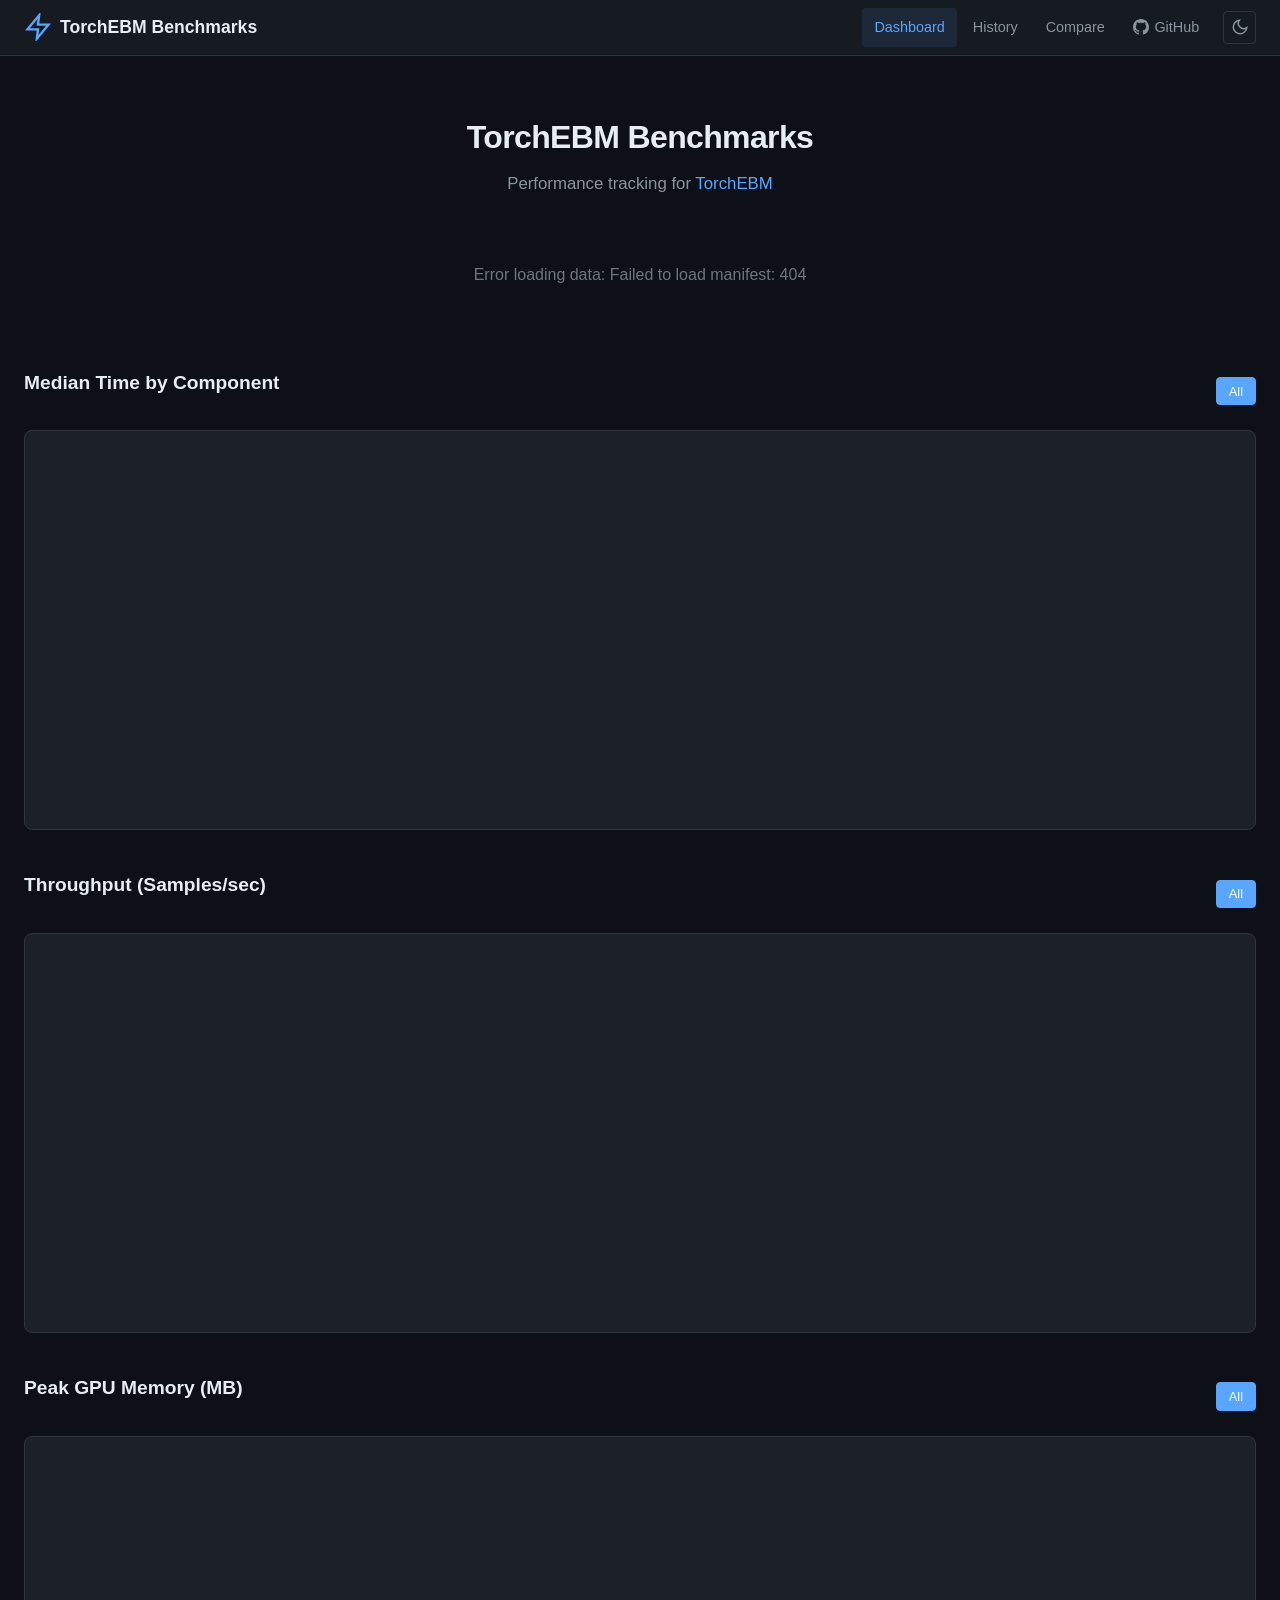
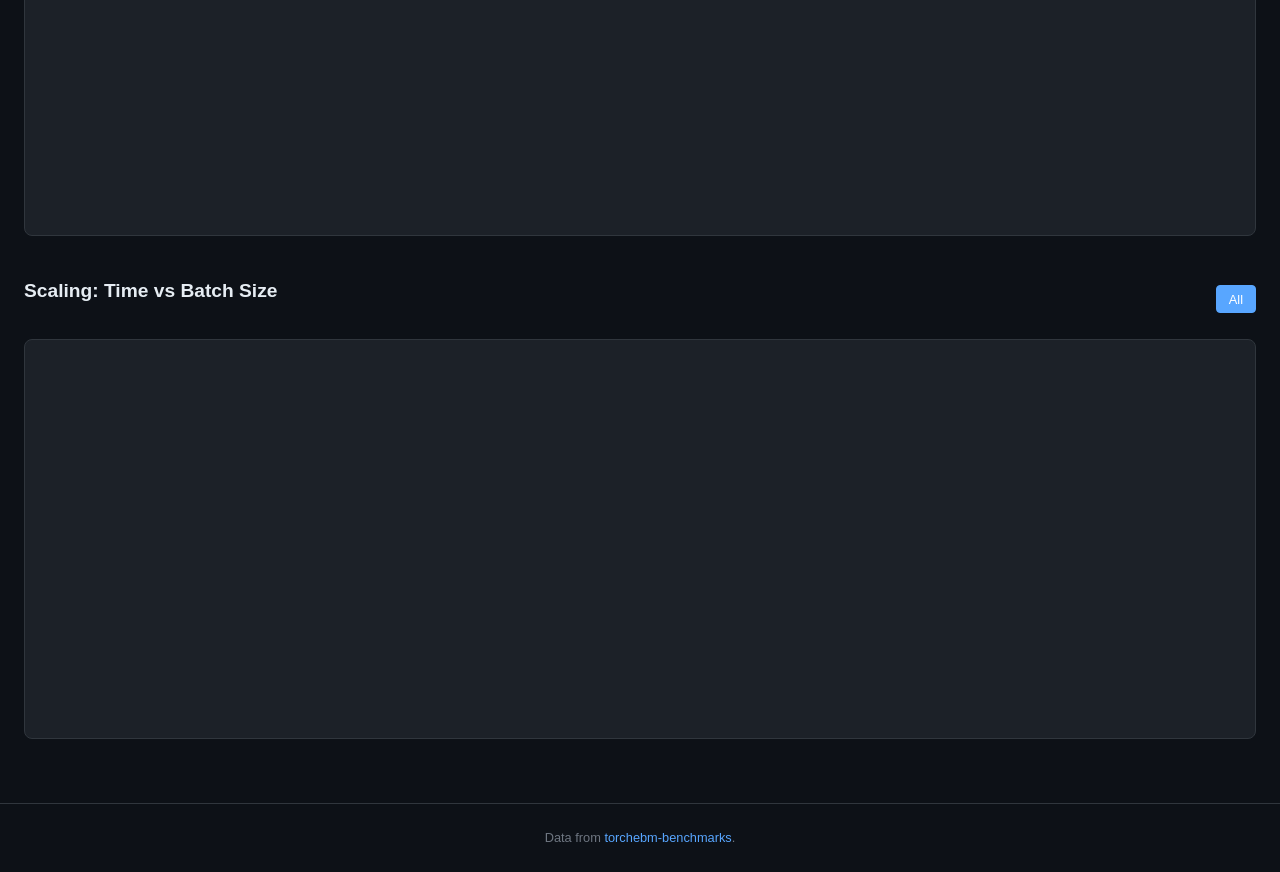
==== index.html @ edb1ad9f "feat: add initial HTML pages and CSS for TorchEBM Benchmarks - Created index.html for the dashboard " ====
<!DOCTYPE html>
<html lang="en" data-theme="dark">
<head>
    <meta charset="UTF-8">
    <meta name="viewport" content="width=device-width, initial-scale=1.0">
    <title>Dashboard — TorchEBM Benchmarks</title>
    <link rel="stylesheet" href="assets/style.css">
    <script src="https://cdn.plot.ly/plotly-2.35.2.min.js" charset="utf-8"></script>
</head>
<body>
    <nav class="navbar">
        <div class="nav-brand">
            <svg class="nav-logo" viewBox="0 0 24 24" width="28" height="28" fill="none" stroke="currentColor" stroke-width="2">
                <path d="M13 2L3 14h9l-1 8 10-12h-9l1-8z"/>
            </svg>
            <a href="index.html" class="nav-title">TorchEBM Benchmarks</a>
        </div>
        <div class="nav-links">
            <a href="index.html" class="nav-link active">Dashboard</a>
            <a href="history.html" class="nav-link">History</a>
            <a href="compare.html" class="nav-link">Compare</a>
            <a href="https://github.com/soran-ghaderi/torchebm" class="nav-link nav-external" target="_blank" rel="noopener">
                <svg viewBox="0 0 16 16" width="16" height="16" fill="currentColor"><path d="M8 0C3.58 0 0 3.58 0 8c0 3.54 2.29 6.53 5.47 7.59.4.07.55-.17.55-.38 0-.19-.01-.82-.01-1.49-2.01.37-2.53-.49-2.69-.94-.09-.23-.48-.94-.82-1.13-.28-.15-.68-.52-.01-.53.63-.01 1.08.58 1.23.82.72 1.21 1.87.87 2.33.66.07-.52.28-.87.51-1.07-1.78-.2-3.64-.89-3.64-3.95 0-.87.31-1.59.82-2.15-.08-.2-.36-1.02.08-2.12 0 0 .67-.21 2.2.82.64-.18 1.32-.27 2-.27.68 0 1.36.09 2 .27 1.53-1.04 2.2-.82 2.2-.82.44 1.1.16 1.92.08 2.12.51.56.82 1.27.82 2.15 0 3.07-1.87 3.75-3.65 3.95.29.25.54.73.54 1.48 0 1.07-.01 1.93-.01 2.2 0 .21.15.46.55.38A8.013 8.013 0 0016 8c0-4.42-3.58-8-8-8z"/></svg>
                GitHub
            </a>
            <button class="theme-toggle" id="themeToggle" aria-label="Toggle theme">
                <svg class="icon-sun" viewBox="0 0 24 24" width="18" height="18" fill="none" stroke="currentColor" stroke-width="2"><circle cx="12" cy="12" r="5"/><path d="M12 1v2M12 21v2M4.22 4.22l1.42 1.42M18.36 18.36l1.42 1.42M1 12h2M21 12h2M4.22 19.78l1.42-1.42M18.36 5.64l1.42-1.42"/></svg>
                <svg class="icon-moon" viewBox="0 0 24 24" width="18" height="18" fill="none" stroke="currentColor" stroke-width="2"><path d="M21 12.79A9 9 0 1111.21 3 7 7 0 0021 12.79z"/></svg>
            </button>
        </div>
    </nav>

    <main class="container">
        <section class="hero">
            <h1>TorchEBM Benchmarks</h1>
            <p class="hero-sub" id="heroSub">Performance tracking for <a href="https://github.com/soran-ghaderi/torchebm">TorchEBM</a></p>
        </section>

        <div id="loading" class="loading">Loading benchmark data...</div>

        <section class="env-card" id="envCard" style="display:none">
            <div class="env-grid" id="envGrid"></div>
        </section>

        <section class="summary-cards" id="summaryCards"></section>

        <section class="chart-section">
            <div class="section-header">
                <h2>Median Time by Component</h2>
                <div class="module-tabs" id="moduleTabsTime">
                    <button class="tab active" data-module="all">All</button>
                </div>
            </div>
            <div class="chart-container" id="chartMedianTime"></div>
        </section>

        <section class="chart-section">
            <div class="section-header">
                <h2>Throughput (Samples/sec)</h2>
                <div class="module-tabs" id="moduleTabsThroughput">
                    <button class="tab active" data-module="all">All</button>
                </div>
            </div>
            <div class="chart-container" id="chartThroughput"></div>
        </section>

        <section class="chart-section">
            <div class="section-header">
                <h2>Peak GPU Memory (MB)</h2>
                <div class="module-tabs" id="moduleTabsMemory">
                    <button class="tab active" data-module="all">All</button>
                </div>
            </div>
            <div class="chart-container" id="chartMemory"></div>
        </section>

        <section class="chart-section">
            <div class="section-header">
                <h2>Scaling: Time vs Batch Size</h2>
                <div class="module-tabs" id="moduleTabsScaling">
                    <button class="tab active" data-module="all">All</button>
                </div>
            </div>
            <div class="chart-container" id="chartScaling"></div>
        </section>
    </main>

    <footer class="footer">
        <p id="footerText">Data from <a href="https://github.com/soran-ghaderi/torchebm-benchmarks">torchebm-benchmarks</a>.</p>
    </footer>

    <script src="assets/app.js"></script>
</body>
</html>
---- assets/style.css ----
/* =========================================================
   TorchEBM Benchmarks — Stylesheet
   ========================================================= */

/* --- CSS Variables / Theming --- */
:root {
    --font-sans: -apple-system, BlinkMacSystemFont, 'Segoe UI', Roboto, Oxygen, Ubuntu, sans-serif;
    --font-mono: 'JetBrains Mono', 'Fira Code', 'Consolas', monospace;
    --radius: 8px;
    --radius-sm: 4px;
    --shadow: 0 2px 8px rgba(0,0,0,0.15);
    --shadow-lg: 0 4px 24px rgba(0,0,0,0.25);
    --transition: 0.2s ease;
    --max-width: 1280px;
}

[data-theme="dark"] {
    --bg-primary: #0d1117;
    --bg-secondary: #161b22;
    --bg-card: #1c2128;
    --bg-hover: #252c35;
    --border: #30363d;
    --text-primary: #e6edf3;
    --text-secondary: #8b949e;
    --text-muted: #6e7681;
    --accent: #58a6ff;
    --accent-hover: #79c0ff;
    --green: #3fb950;
    --green-bg: rgba(63, 185, 80, 0.12);
    --yellow: #d29922;
    --yellow-bg: rgba(210, 153, 34, 0.12);
    --red: #f85149;
    --red-bg: rgba(248, 81, 73, 0.12);
    --purple: #bc8cff;
    --orange: #f0883e;
    --chart-bg: #161b22;
    --chart-grid: #21262d;
    --chart-text: #8b949e;
}

[data-theme="light"] {
    --bg-primary: #ffffff;
    --bg-secondary: #f6f8fa;
    --bg-card: #ffffff;
    --bg-hover: #f3f4f6;
    --border: #d0d7de;
    --text-primary: #1f2328;
    --text-secondary: #656d76;
    --text-muted: #8c959f;
    --accent: #0969da;
    --accent-hover: #0550ae;
    --green: #1a7f37;
    --green-bg: rgba(26, 127, 55, 0.08);
    --yellow: #9a6700;
    --yellow-bg: rgba(154, 103, 0, 0.08);
    --red: #cf222e;
    --red-bg: rgba(207, 34, 46, 0.08);
    --purple: #8250df;
    --orange: #bc4c00;
    --chart-bg: #ffffff;
    --chart-grid: #e1e4e8;
    --chart-text: #656d76;
}

/* --- Reset & Base --- */
*, *::before, *::after { box-sizing: border-box; margin: 0; padding: 0; }

html { font-size: 16px; scroll-behavior: smooth; }

body {
    font-family: var(--font-sans);
    background: var(--bg-primary);
    color: var(--text-primary);
    line-height: 1.6;
    min-height: 100vh;
    display: flex;
    flex-direction: column;
}

a { color: var(--accent); text-decoration: none; transition: color var(--transition); }
a:hover { color: var(--accent-hover); }

/* --- Navbar --- */
.navbar {
    position: sticky;
    top: 0;
    z-index: 100;
    display: flex;
    align-items: center;
    justify-content: space-between;
    padding: 0 1.5rem;
    height: 56px;
    background: var(--bg-secondary);
    border-bottom: 1px solid var(--border);
    backdrop-filter: blur(12px);
}

.nav-brand {
    display: flex;
    align-items: center;
    gap: 0.5rem;
}

.nav-logo { color: var(--accent); }

.nav-title {
    font-weight: 700;
    font-size: 1.1rem;
    color: var(--text-primary);
}

.nav-links {
    display: flex;
    align-items: center;
    gap: 0.25rem;
}

.nav-link {
    padding: 0.5rem 0.75rem;
    border-radius: var(--radius-sm);
    color: var(--text-secondary);
    font-size: 0.9rem;
    font-weight: 500;
    transition: all var(--transition);
    display: flex;
    align-items: center;
    gap: 0.35rem;
}

.nav-link:hover { color: var(--text-primary); background: var(--bg-hover); }
.nav-link.active { color: var(--accent); background: rgba(88, 166, 255, 0.1); }

.theme-toggle {
    background: none;
    border: 1px solid var(--border);
    border-radius: var(--radius-sm);
    padding: 0.4rem;
    cursor: pointer;
    color: var(--text-secondary);
    display: flex;
    align-items: center;
    justify-content: center;
    transition: all var(--transition);
    margin-left: 0.5rem;
}

.theme-toggle:hover { color: var(--text-primary); border-color: var(--text-muted); }

[data-theme="dark"] .icon-sun { display: none; }
[data-theme="light"] .icon-moon { display: none; }

/* --- Container --- */
.container {
    max-width: var(--max-width);
    margin: 0 auto;
    padding: 1.5rem;
    flex: 1;
    width: 100%;
}

/* --- Hero --- */
.hero {
    padding: 2rem 0 1rem;
    text-align: center;
}

.hero h1 {
    font-size: 2rem;
    font-weight: 800;
    letter-spacing: -0.02em;
    margin-bottom: 0.5rem;
}

.hero-sub {
    color: var(--text-secondary);
    font-size: 1.05rem;
}

/* --- Environment Card --- */
.env-card {
    background: var(--bg-card);
    border: 1px solid var(--border);
    border-radius: var(--radius);
    padding: 1rem 1.5rem;
    margin-bottom: 1.5rem;
}

.env-grid {
    display: flex;
    flex-wrap: wrap;
    gap: 1.5rem;
    justify-content: center;
}

.env-item { text-align: center; }

.env-label {
    display: block;
    font-size: 0.75rem;
    font-weight: 600;
    text-transform: uppercase;
    letter-spacing: 0.05em;
    color: var(--text-muted);
    margin-bottom: 0.15rem;
}

.env-value {
    font-family: var(--font-mono);
    font-size: 0.85rem;
    color: var(--text-primary);
}

/* --- Summary Cards --- */
.summary-cards {
    display: grid;
    grid-template-columns: repeat(auto-fit, minmax(220px, 1fr));
    gap: 1rem;
    margin-bottom: 2rem;
}

.summary-card {
    background: var(--bg-card);
    border: 1px solid var(--border);
    border-radius: var(--radius);
    padding: 1.25rem;
    transition: border-color var(--transition);
}

.summary-card:hover { border-color: var(--accent); }

.summary-card-title {
    font-size: 0.8rem;
    font-weight: 600;
    text-transform: uppercase;
    letter-spacing: 0.04em;
    color: var(--text-muted);
    margin-bottom: 0.5rem;
}

.summary-card-value {
    font-size: 1.6rem;
    font-weight: 700;
    font-family: var(--font-mono);
    color: var(--text-primary);
}

.summary-card-detail {
    font-size: 0.8rem;
    color: var(--text-secondary);
    margin-top: 0.25rem;
}

.badge {
    display: inline-block;
    padding: 0.15rem 0.5rem;
    border-radius: 999px;
    font-size: 0.75rem;
    font-weight: 600;
    font-family: var(--font-mono);
}

.badge-green { background: var(--green-bg); color: var(--green); }
.badge-yellow { background: var(--yellow-bg); color: var(--yellow); }
.badge-red { background: var(--red-bg); color: var(--red); }
.badge-neutral { background: var(--bg-hover); color: var(--text-secondary); }

/* --- Chart Sections --- */
.chart-section {
    margin-bottom: 2.5rem;
}

.chart-section h2 {
    font-size: 1.2rem;
    font-weight: 700;
    margin-bottom: 1rem;
}

.section-header {
    display: flex;
    align-items: center;
    justify-content: space-between;
    flex-wrap: wrap;
    gap: 0.75rem;
    margin-bottom: 1rem;
}

.chart-container {
    background: var(--bg-card);
    border: 1px solid var(--border);
    border-radius: var(--radius);
    padding: 1rem;
    min-height: 400px;
}

/* --- Module Tabs --- */
.module-tabs {
    display: flex;
    gap: 0.25rem;
    flex-wrap: wrap;
}

.tab {
    padding: 0.35rem 0.75rem;
    border: 1px solid var(--border);
    border-radius: var(--radius-sm);
    background: transparent;
    color: var(--text-secondary);
    font-size: 0.8rem;
    font-weight: 500;
    cursor: pointer;
    transition: all var(--transition);
    text-transform: capitalize;
}

.tab:hover { color: var(--text-primary); border-color: var(--text-muted); }
.tab.active { background: var(--accent); color: #fff; border-color: var(--accent); }

/* --- Tables --- */
.table-wrapper {
    overflow-x: auto;
    border: 1px solid var(--border);
    border-radius: var(--radius);
}

table {
    width: 100%;
    border-collapse: collapse;
    font-size: 0.85rem;
}

th {
    background: var(--bg-secondary);
    font-weight: 600;
    text-align: left;
    padding: 0.6rem 0.75rem;
    border-bottom: 1px solid var(--border);
    color: var(--text-secondary);
    cursor: pointer;
    user-select: none;
    white-space: nowrap;
}

th:hover { color: var(--text-primary); }

td {
    padding: 0.5rem 0.75rem;
    border-bottom: 1px solid var(--border);
    font-family: var(--font-mono);
    font-size: 0.8rem;
}

tr:last-child td { border-bottom: none; }

tr:hover { background: var(--bg-hover); }

tr.row-improved { background: var(--green-bg); }
tr.row-regression { background: var(--red-bg); }

.sort-arrow { font-size: 0.65rem; margin-left: 0.25rem; opacity: 0.5; }
.sort-arrow.active { opacity: 1; }

/* --- Compare Page --- */
.compare-controls {
    display: flex;
    align-items: flex-end;
    gap: 1rem;
    flex-wrap: wrap;
    margin-bottom: 2rem;
    padding: 1.5rem;
    background: var(--bg-card);
    border: 1px solid var(--border);
    border-radius: var(--radius);
}

.select-group { flex: 1; min-width: 200px; }

.select-group label {
    display: block;
    font-size: 0.8rem;
    font-weight: 600;
    color: var(--text-muted);
    margin-bottom: 0.35rem;
    text-transform: uppercase;
    letter-spacing: 0.04em;
}

.select {
    width: 100%;
    padding: 0.5rem 0.75rem;
    border: 1px solid var(--border);
    border-radius: var(--radius-sm);
    background: var(--bg-secondary);
    color: var(--text-primary);
    font-size: 0.85rem;
    font-family: var(--font-mono);
    cursor: pointer;
}

.select:focus { outline: none; border-color: var(--accent); }

.compare-arrow {
    font-size: 1.5rem;
    color: var(--text-muted);
    padding-bottom: 0.25rem;
}

.btn-compare {
    padding: 0.5rem 1.5rem;
    background: var(--accent);
    color: #fff;
    border: none;
    border-radius: var(--radius-sm);
    font-weight: 600;
    font-size: 0.9rem;
    cursor: pointer;
    transition: background var(--transition);
}

.btn-compare:hover { background: var(--accent-hover); }

.compare-summary {
    margin-bottom: 2rem;
}

.summary-grid {
    display: grid;
    grid-template-columns: repeat(auto-fit, minmax(180px, 1fr));
    gap: 1rem;
}

/* --- Footer --- */
.footer {
    text-align: center;
    padding: 1.5rem;
    border-top: 1px solid var(--border);
    color: var(--text-muted);
    font-size: 0.8rem;
    margin-top: auto;
}

/* --- Responsive --- */
@media (max-width: 768px) {
    .navbar { padding: 0 1rem; }
    .nav-title { font-size: 0.95rem; }
    .nav-link { padding: 0.4rem 0.5rem; font-size: 0.8rem; }
    .hero h1 { font-size: 1.5rem; }
    .container { padding: 1rem; }
    .env-grid { gap: 1rem; }
    .compare-controls { flex-direction: column; }
    .compare-arrow { transform: rotate(90deg); text-align: center; }
    .section-header { flex-direction: column; align-items: flex-start; }
    .chart-container { min-height: 300px; padding: 0.5rem; }
}

@media (max-width: 480px) {
    .nav-links .nav-external span { display: none; }
    .summary-cards { grid-template-columns: 1fr 1fr; }
}

/* --- Loading --- */
.loading {
    text-align: center;
    padding: 3rem 1rem;
    color: var(--text-muted);
    font-size: 1rem;
}

/* --- Animations --- */
@keyframes fadeIn {
    from { opacity: 0; transform: translateY(8px); }
    to { opacity: 1; transform: translateY(0); }
}

.summary-card, .chart-section, .env-card {
    animation: fadeIn 0.3s ease forwards;
}

/* --- Scrollbar (dark theme) --- */
[data-theme="dark"] ::-webkit-scrollbar { width: 8px; height: 8px; }
[data-theme="dark"] ::-webkit-scrollbar-track { background: var(--bg-primary); }
[data-theme="dark"] ::-webkit-scrollbar-thumb { background: var(--border); border-radius: 4px; }
[data-theme="dark"] ::-webkit-scrollbar-thumb:hover { background: var(--text-muted); }
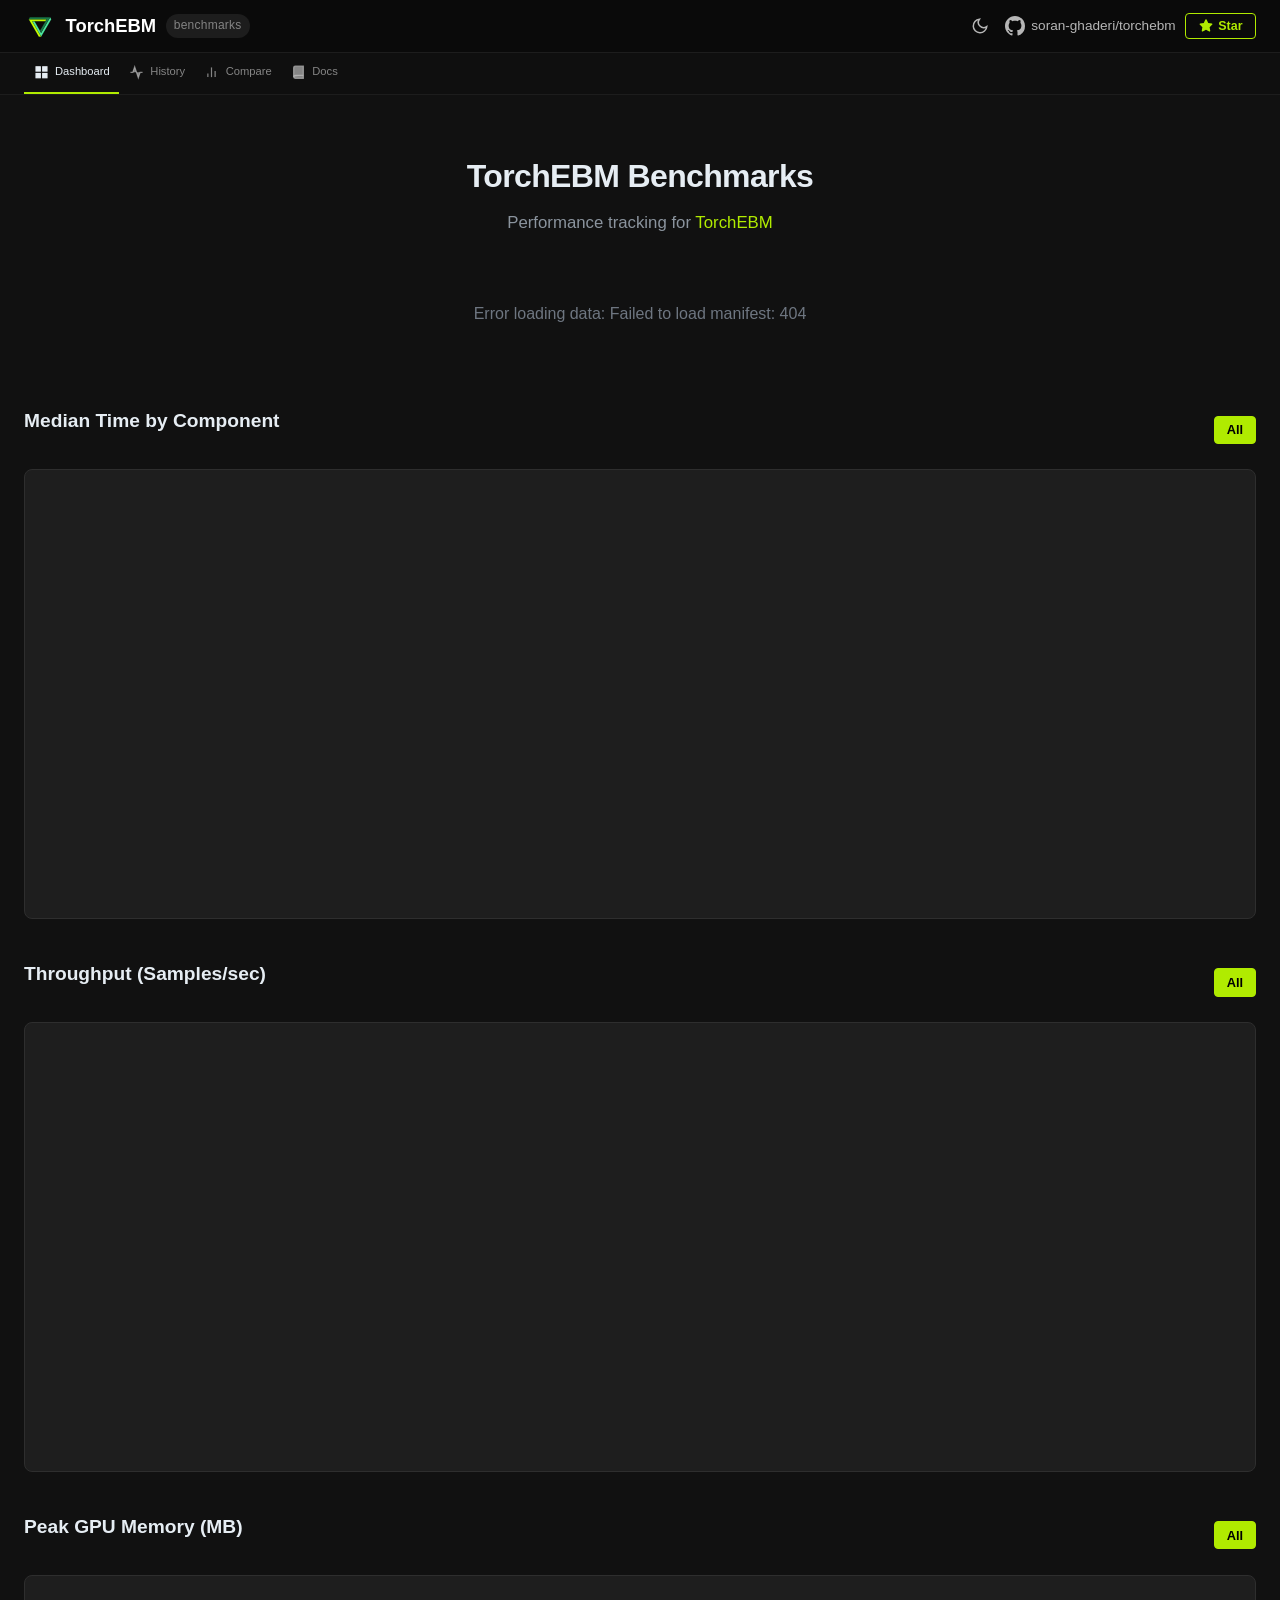
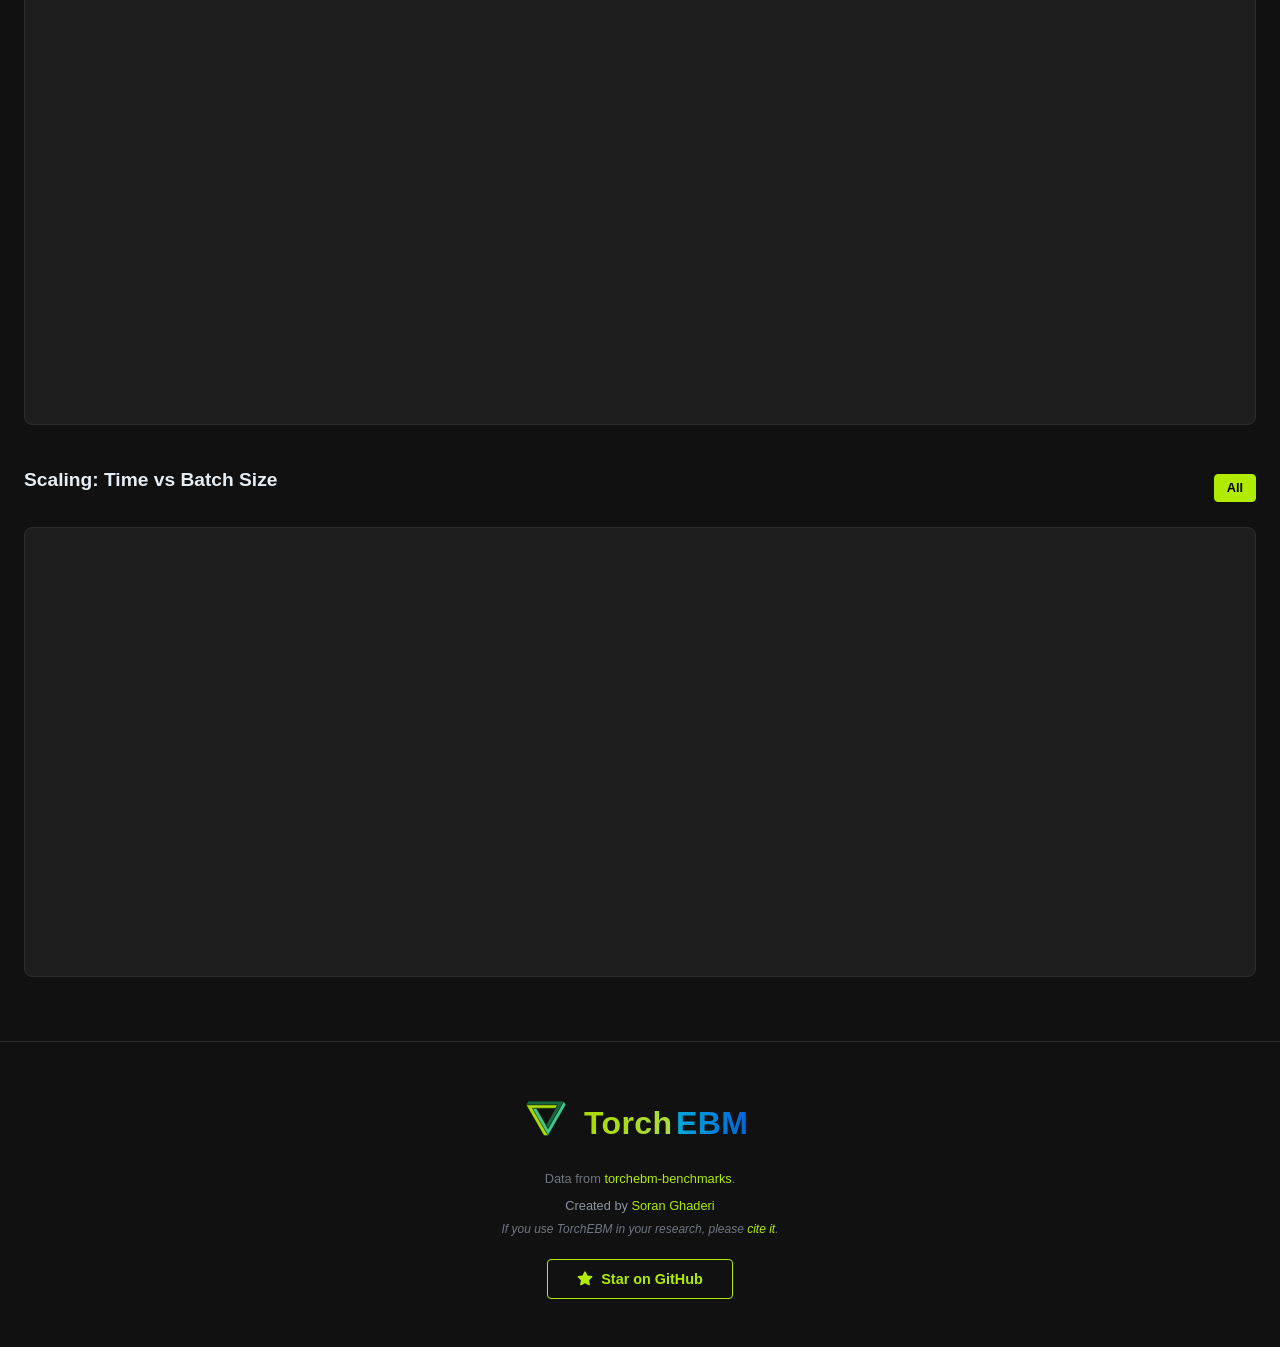
==== commit 6d53f42e: "feat: header and footer structure across HTML files for improved navigation and branding - Replaced " ====
--- a/index.html
+++ b/index.html
@@ -8,27 +8,53 @@
     <script src="https://cdn.plot.ly/plotly-2.35.2.min.js" charset="utf-8"></script>
 </head>
 <body>
-    <nav class="navbar">
-        <div class="nav-brand">
-            <svg class="nav-logo" viewBox="0 0 24 24" width="28" height="28" fill="none" stroke="currentColor" stroke-width="2">
-                <path d="M13 2L3 14h9l-1 8 10-12h-9l1-8z"/>
-            </svg>
-            <a href="index.html" class="nav-title">TorchEBM Benchmarks</a>
+    <header class="site-header">
+        <div class="header-top">
+            <div class="header-top-inner">
+                <div class="nav-brand">
+                    <a href="https://soran-ghaderi.github.io/torchebm/" target="_blank" rel="noopener" class="nav-logo-link">
+                        <img src="assets/penrose_nabla.svg" alt="TorchEBM" class="nav-logo-img">
+                    </a>
+                    <a href="index.html" class="nav-title">TorchEBM</a>
+                    <span class="nav-version">benchmarks</span>
+                </div>
+                <div class="header-actions">
+                    <button class="theme-toggle" id="themeToggle" aria-label="Toggle theme">
+                        <svg class="icon-sun" viewBox="0 0 24 24" width="18" height="18" fill="none" stroke="currentColor" stroke-width="2"><circle cx="12" cy="12" r="5"/><path d="M12 1v2M12 21v2M4.22 4.22l1.42 1.42M18.36 18.36l1.42 1.42M1 12h2M21 12h2M4.22 19.78l1.42-1.42M18.36 5.64l1.42-1.42"/></svg>
+                        <svg class="icon-moon" viewBox="0 0 24 24" width="18" height="18" fill="none" stroke="currentColor" stroke-width="2"><path d="M21 12.79A9 9 0 1111.21 3 7 7 0 0021 12.79z"/></svg>
+                    </button>
+                    <a href="https://github.com/soran-ghaderi/torchebm" class="header-github" target="_blank" rel="noopener">
+                        <svg viewBox="0 0 16 16" width="20" height="20" fill="currentColor"><path d="M8 0C3.58 0 0 3.58 0 8c0 3.54 2.29 6.53 5.47 7.59.4.07.55-.17.55-.38 0-.19-.01-.82-.01-1.49-2.01.37-2.53-.49-2.69-.94-.09-.23-.48-.94-.82-1.13-.28-.15-.68-.52-.01-.53.63-.01 1.08.58 1.23.82.72 1.21 1.87.87 2.33.66.07-.52.28-.87.51-1.07-1.78-.2-3.64-.89-3.64-3.95 0-.87.31-1.59.82-2.15-.08-.2-.36-1.02.08-2.12 0 0 .67-.21 2.2.82.64-.18 1.32-.27 2-.27.68 0 1.36.09 2 .27 1.53-1.04 2.2-.82 2.2-.82.44 1.1.16 1.92.08 2.12.51.56.82 1.27.82 2.15 0 3.07-1.87 3.75-3.65 3.95.29.25.54.73.54 1.48 0 1.07-.01 1.93-.01 2.2 0 .21.15.46.55.38A8.013 8.013 0 0016 8c0-4.42-3.58-8-8-8z"/></svg>
+                        <span class="header-github-text">soran-ghaderi/torchebm</span>
+                    </a>
+                    <a href="https://github.com/soran-ghaderi/torchebm" class="nav-star" target="_blank" rel="noopener">
+                        <svg viewBox="0 0 16 16" width="14" height="14" fill="currentColor"><path d="M8 .25a.75.75 0 01.673.418l1.882 3.815 4.21.612a.75.75 0 01.416 1.279l-3.046 2.97.719 4.192a.75.75 0 01-1.088.791L8 12.347l-3.766 1.98a.75.75 0 01-1.088-.79l.72-4.194L.818 6.374a.75.75 0 01.416-1.28l4.21-.611L7.327.668A.75.75 0 018 .25z"/></svg>
+                        Star
+                    </a>
+                </div>
+            </div>
         </div>
-        <div class="nav-links">
-            <a href="index.html" class="nav-link active">Dashboard</a>
-            <a href="history.html" class="nav-link">History</a>
-            <a href="compare.html" class="nav-link">Compare</a>
-            <a href="https://github.com/soran-ghaderi/torchebm" class="nav-link nav-external" target="_blank" rel="noopener">
-                <svg viewBox="0 0 16 16" width="16" height="16" fill="currentColor"><path d="M8 0C3.58 0 0 3.58 0 8c0 3.54 2.29 6.53 5.47 7.59.4.07.55-.17.55-.38 0-.19-.01-.82-.01-1.49-2.01.37-2.53-.49-2.69-.94-.09-.23-.48-.94-.82-1.13-.28-.15-.68-.52-.01-.53.63-.01 1.08.58 1.23.82.72 1.21 1.87.87 2.33.66.07-.52.28-.87.51-1.07-1.78-.2-3.64-.89-3.64-3.95 0-.87.31-1.59.82-2.15-.08-.2-.36-1.02.08-2.12 0 0 .67-.21 2.2.82.64-.18 1.32-.27 2-.27.68 0 1.36.09 2 .27 1.53-1.04 2.2-.82 2.2-.82.44 1.1.16 1.92.08 2.12.51.56.82 1.27.82 2.15 0 3.07-1.87 3.75-3.65 3.95.29.25.54.73.54 1.48 0 1.07-.01 1.93-.01 2.2 0 .21.15.46.55.38A8.013 8.013 0 0016 8c0-4.42-3.58-8-8-8z"/></svg>
-                GitHub
-            </a>
-            <button class="theme-toggle" id="themeToggle" aria-label="Toggle theme">
-                <svg class="icon-sun" viewBox="0 0 24 24" width="18" height="18" fill="none" stroke="currentColor" stroke-width="2"><circle cx="12" cy="12" r="5"/><path d="M12 1v2M12 21v2M4.22 4.22l1.42 1.42M18.36 18.36l1.42 1.42M1 12h2M21 12h2M4.22 19.78l1.42-1.42M18.36 5.64l1.42-1.42"/></svg>
-                <svg class="icon-moon" viewBox="0 0 24 24" width="18" height="18" fill="none" stroke="currentColor" stroke-width="2"><path d="M21 12.79A9 9 0 1111.21 3 7 7 0 0021 12.79z"/></svg>
-            </button>
-        </div>
-    </nav>
+        <nav class="header-tabs">
+            <div class="header-tabs-inner">
+                <a href="index.html" class="tab-link active">
+                    <svg viewBox="0 0 24 24" width="15" height="15" fill="none" stroke="currentColor" stroke-width="2"><rect x="3" y="3" width="7" height="7"/><rect x="14" y="3" width="7" height="7"/><rect x="14" y="14" width="7" height="7"/><rect x="3" y="14" width="7" height="7"/></svg>
+                    Dashboard
+                </a>
+                <a href="history.html" class="tab-link">
+                    <svg viewBox="0 0 24 24" width="15" height="15" fill="none" stroke="currentColor" stroke-width="2"><polyline points="22 12 18 12 15 21 9 3 6 12 2 12"/></svg>
+                    History
+                </a>
+                <a href="compare.html" class="tab-link">
+                    <svg viewBox="0 0 24 24" width="15" height="15" fill="none" stroke="currentColor" stroke-width="2"><line x1="18" y1="20" x2="18" y2="10"/><line x1="12" y1="20" x2="12" y2="4"/><line x1="6" y1="20" x2="6" y2="14"/></svg>
+                    Compare
+                </a>
+                <a href="https://soran-ghaderi.github.io/torchebm/" class="tab-link" target="_blank" rel="noopener">
+                    <svg viewBox="0 0 24 24" width="15" height="15" fill="none" stroke="currentColor" stroke-width="2"><path d="M4 19.5A2.5 2.5 0 016.5 17H20"/><path d="M6.5 2H20v20H6.5A2.5 2.5 0 014 19.5v-15A2.5 2.5 0 016.5 2z"/></svg>
+                    Docs
+                </a>
+            </div>
+        </nav>
+    </header>
 
     <main class="container">
         <section class="hero">
@@ -86,7 +112,20 @@
     </main>
 
     <footer class="footer">
+        <div class="footer-brand">
+            <a href="https://soran-ghaderi.github.io/torchebm/" target="_blank" rel="noopener">
+                <img src="assets/logo_with_text.svg" alt="TorchEBM" class="footer-logo">
+            </a>
+        </div>
         <p id="footerText">Data from <a href="https://github.com/soran-ghaderi/torchebm-benchmarks">torchebm-benchmarks</a>.</p>
+        <p class="footer-credit">Created by <a href="https://github.com/soran-ghaderi" target="_blank" rel="noopener">Soran Ghaderi</a></p>
+        <p class="footer-cite">If you use TorchEBM in your research, please <a href="https://github.com/soran-ghaderi/torchebm#citation" target="_blank" rel="noopener">cite it</a>.</p>
+        <div class="footer-star">
+            <a href="https://github.com/soran-ghaderi/torchebm" class="btn-star" target="_blank" rel="noopener">
+                <svg viewBox="0 0 16 16" width="16" height="16" fill="currentColor"><path d="M8 .25a.75.75 0 01.673.418l1.882 3.815 4.21.612a.75.75 0 01.416 1.279l-3.046 2.97.719 4.192a.75.75 0 01-1.088.791L8 12.347l-3.766 1.98a.75.75 0 01-1.088-.79l.72-4.194L.818 6.374a.75.75 0 01.416-1.28l4.21-.611L7.327.668A.75.75 0 018 .25z"/></svg>
+                Star on GitHub
+            </a>
+        </div>
     </footer>
 
     <script src="assets/app.js"></script>
--- a/assets/style.css
+++ b/assets/style.css
@@ -4,8 +4,8 @@
 
 /* --- CSS Variables / Theming --- */
 :root {
-    --font-sans: -apple-system, BlinkMacSystemFont, 'Segoe UI', Roboto, Oxygen, Ubuntu, sans-serif;
-    --font-mono: 'JetBrains Mono', 'Fira Code', 'Consolas', monospace;
+    --font-sans: -apple-system, BlinkMacSystemFont, Helvetica, Arial, sans-serif;
+    --font-mono: SFMono-Regular, Consolas, Menlo, monospace;
     --radius: 8px;
     --radius-sm: 4px;
     --shadow: 0 2px 8px rgba(0,0,0,0.15);
@@ -15,16 +15,17 @@
 }
 
 [data-theme="dark"] {
-    --bg-primary: #0d1117;
-    --bg-secondary: #161b22;
-    --bg-card: #1c2128;
-    --bg-hover: #252c35;
-    --border: #30363d;
+    --bg-primary: #111111;
+    --bg-secondary: #161616;
+    --bg-card: #1e1e1e;
+    --bg-hover: #2a2a2a;
+    --border: #2e2e2e;
     --text-primary: #e6edf3;
     --text-secondary: #8b949e;
     --text-muted: #6e7681;
-    --accent: #58a6ff;
-    --accent-hover: #79c0ff;
+    --accent: #b0eb00;
+    --accent-hover: #c8f530;
+    --accent-subtle: rgba(176, 235, 0, 0.12);
     --green: #3fb950;
     --green-bg: rgba(63, 185, 80, 0.12);
     --yellow: #d29922;
@@ -33,8 +34,8 @@
     --red-bg: rgba(248, 81, 73, 0.12);
     --purple: #bc8cff;
     --orange: #f0883e;
-    --chart-bg: #161b22;
-    --chart-grid: #21262d;
+    --chart-bg: #161616;
+    --chart-grid: #222222;
     --chart-text: #8b949e;
 }
 
@@ -47,8 +48,9 @@
     --text-primary: #1f2328;
     --text-secondary: #656d76;
     --text-muted: #8c959f;
-    --accent: #0969da;
-    --accent-hover: #0550ae;
+    --accent: #7cb305;
+    --accent-hover: #5a8a00;
+    --accent-subtle: rgba(124, 179, 5, 0.10);
     --green: #1a7f37;
     --green-bg: rgba(26, 127, 55, 0.08);
     --yellow: #9a6700;
@@ -80,74 +82,174 @@
 a { color: var(--accent); text-decoration: none; transition: color var(--transition); }
 a:hover { color: var(--accent-hover); }
 
-/* --- Navbar --- */
-.navbar {
+/* --- Site Header (two-row, matches TorchEBM official) --- */
+.site-header {
     position: sticky;
     top: 0;
     z-index: 100;
+    backdrop-filter: blur(12px);
+}
+
+/* Top row: brand + actions */
+.header-top {
+    background: #0a0a0a;
+    border-bottom: 1px solid rgba(255,255,255,0.08);
+}
+
+.header-top-inner {
+    max-width: var(--max-width);
+    margin: 0 auto;
     display: flex;
     align-items: center;
     justify-content: space-between;
     padding: 0 1.5rem;
-    height: 56px;
-    background: var(--bg-secondary);
-    border-bottom: 1px solid var(--border);
-    backdrop-filter: blur(12px);
+    height: 52px;
 }
 
 .nav-brand {
     display: flex;
     align-items: center;
-    gap: 0.5rem;
-}
-
-.nav-logo { color: var(--accent); }
+    gap: 0.6rem;
+}
+
+.nav-logo-link {
+    display: flex;
+    align-items: center;
+}
+
+.nav-logo-img {
+    display: block;
+    width: 32px;
+    height: 32px;
+}
 
 .nav-title {
     font-weight: 700;
-    font-size: 1.1rem;
-    color: var(--text-primary);
-}
-
-.nav-links {
-    display: flex;
-    align-items: center;
-    gap: 0.25rem;
-}
-
-.nav-link {
-    padding: 0.5rem 0.75rem;
-    border-radius: var(--radius-sm);
-    color: var(--text-secondary);
-    font-size: 0.9rem;
+    font-size: 1.15rem;
+    color: #fff;
+}
+
+.nav-version {
+    font-size: 0.75rem;
     font-weight: 500;
-    transition: all var(--transition);
-    display: flex;
-    align-items: center;
-    gap: 0.35rem;
-}
-
-.nav-link:hover { color: var(--text-primary); background: var(--bg-hover); }
-.nav-link.active { color: var(--accent); background: rgba(88, 166, 255, 0.1); }
+    color: rgba(255,255,255,0.45);
+    background: rgba(255,255,255,0.08);
+    padding: 0.15rem 0.5rem;
+    border-radius: 999px;
+    letter-spacing: 0.02em;
+}
+
+.header-actions {
+    display: flex;
+    align-items: center;
+    gap: 0.6rem;
+}
+
+.header-github {
+    display: flex;
+    align-items: center;
+    gap: 0.4rem;
+    color: rgba(255,255,255,0.7);
+    font-size: 0.85rem;
+    transition: opacity .25s;
+}
+
+.header-github:hover { opacity: 0.7; }
+
+.header-github-text {
+    font-weight: 500;
+}
 
 .theme-toggle {
     background: none;
-    border: 1px solid var(--border);
+    border: none;
     border-radius: var(--radius-sm);
     padding: 0.4rem;
     cursor: pointer;
-    color: var(--text-secondary);
+    color: rgba(255,255,255,0.7);
     display: flex;
     align-items: center;
     justify-content: center;
-    transition: all var(--transition);
-    margin-left: 0.5rem;
-}
-
-.theme-toggle:hover { color: var(--text-primary); border-color: var(--text-muted); }
+    transition: opacity .25s;
+}
+
+.theme-toggle:hover { opacity: 0.7; }
 
 [data-theme="dark"] .icon-sun { display: none; }
 [data-theme="light"] .icon-moon { display: none; }
+
+/* Navbar star button */
+.nav-star {
+    display: inline-flex;
+    align-items: center;
+    gap: 0.35rem;
+    padding: .35em 1em;
+    background: transparent;
+    color: var(--accent);
+    border: .1rem solid var(--accent);
+    border-radius: 0.25rem;
+    font-weight: 700;
+    font-size: 0.78rem;
+    line-height: 1.3;
+    text-decoration: none;
+    transition: color 125ms, background-color 125ms, border-color 125ms;
+}
+
+.nav-star:hover {
+    background: var(--accent);
+    border-color: var(--accent);
+    color: #000;
+}
+
+/* Bottom row: navigation tabs */
+.header-tabs {
+    background: #0f0f0f;
+    border-bottom: 1px solid rgba(255,255,255,0.06);
+}
+
+.header-tabs-inner {
+    max-width: var(--max-width);
+    margin: 0 auto;
+    display: flex;
+    align-items: center;
+    gap: 0;
+    padding: 0 1.5rem;
+    overflow-x: auto;
+    scrollbar-width: none;
+}
+
+.header-tabs-inner::-webkit-scrollbar { display: none; }
+
+.tab-link svg {
+    fill: currentcolor;
+    height: 1.3em;
+}
+
+.tab-link {
+    display: flex;
+    align-items: center;
+    gap: 0.4rem;
+    padding: 0.65rem 0.6rem;
+    color: rgba(255,255,255,0.7);
+    font-size: 0.7rem;
+    font-weight: 400;
+    text-decoration: none;
+    border-bottom: 2px solid transparent;
+    opacity: 0.7;
+    transition: transform .4s cubic-bezier(.1,.7,.1,1), opacity .25s;
+    white-space: nowrap;
+}
+
+.tab-link:hover {
+    color: inherit;
+    opacity: 1;
+}
+
+.tab-link.active {
+    color: inherit;
+    opacity: 1;
+    border-bottom-color: var(--accent);
+}
 
 /* --- Container --- */
 .container {
@@ -289,7 +391,8 @@
     border: 1px solid var(--border);
     border-radius: var(--radius);
     padding: 1rem;
-    min-height: 400px;
+    min-height: 450px;
+    overflow: hidden;
 }
 
 /* --- Module Tabs --- */
@@ -300,20 +403,20 @@
 }
 
 .tab {
-    padding: 0.35rem 0.75rem;
-    border: 1px solid var(--border);
-    border-radius: var(--radius-sm);
+    padding: .35rem .75rem;
+    border: .1rem solid var(--border);
+    border-radius: 0.25rem;
     background: transparent;
     color: var(--text-secondary);
     font-size: 0.8rem;
-    font-weight: 500;
+    font-weight: 700;
     cursor: pointer;
-    transition: all var(--transition);
+    transition: color 125ms, background-color 125ms, border-color 125ms;
     text-transform: capitalize;
 }
 
-.tab:hover { color: var(--text-primary); border-color: var(--text-muted); }
-.tab.active { background: var(--accent); color: #fff; border-color: var(--accent); }
+.tab:hover { color: var(--text-primary); border-color: var(--accent); }
+.tab.active { background: var(--accent); color: #000; border-color: var(--accent); }
 
 /* --- Tables --- */
 .table-wrapper {
@@ -405,18 +508,22 @@
 }
 
 .btn-compare {
-    padding: 0.5rem 1.5rem;
+    padding: .625em 2em;
     background: var(--accent);
-    color: #fff;
-    border: none;
-    border-radius: var(--radius-sm);
-    font-weight: 600;
+    color: #000;
+    border: .1rem solid var(--accent);
+    border-radius: 0.25rem;
+    font-weight: 700;
     font-size: 0.9rem;
     cursor: pointer;
-    transition: background var(--transition);
-}
-
-.btn-compare:hover { background: var(--accent-hover); }
+    transition: color 125ms, background-color 125ms, border-color 125ms;
+}
+
+.btn-compare:hover {
+    background: var(--accent-hover);
+    border-color: var(--accent-hover);
+    color: #000;
+}
 
 .compare-summary {
     margin-bottom: 2rem;
@@ -431,18 +538,79 @@
 /* --- Footer --- */
 .footer {
     text-align: center;
-    padding: 1.5rem;
+    padding: 2.5rem 1.5rem;
     border-top: 1px solid var(--border);
     color: var(--text-muted);
     font-size: 0.8rem;
     margin-top: auto;
 }
 
+.footer-brand {
+    margin-bottom: 1rem;
+}
+
+.footer-logo {
+    height: 64px;
+    width: auto;
+    opacity: 0.85;
+    transition: opacity var(--transition);
+}
+
+.footer-logo:hover {
+    opacity: 1;
+}
+
+.footer-star {
+    margin-top: 1.25rem;
+    margin-bottom: 0.5rem;
+}
+
+.btn-star {
+    display: inline-flex;
+    align-items: center;
+    gap: 0.5rem;
+    padding: .625em 2em;
+    background: transparent;
+    color: var(--accent);
+    border: .1rem solid var(--accent);
+    border-radius: 0.25rem;
+    font-weight: 700;
+    font-size: 0.9rem;
+    line-height: 1.4;
+    text-decoration: none;
+    transition: color 125ms, background-color 125ms, border-color 125ms;
+}
+
+.btn-star:hover {
+    background: var(--accent);
+    border-color: var(--accent);
+    color: #000;
+}
+
+.btn-star svg {
+    flex-shrink: 0;
+}
+
+.footer-credit {
+    margin-top: 0.4rem;
+    font-size: 0.8rem;
+    color: var(--text-secondary);
+}
+
+.footer-cite {
+    margin-top: 0.25rem;
+    font-size: 0.75rem;
+    color: var(--text-muted);
+    font-style: italic;
+}
+
 /* --- Responsive --- */
 @media (max-width: 768px) {
-    .navbar { padding: 0 1rem; }
+    .header-top-inner { padding: 0 1rem; }
+    .header-tabs-inner { padding: 0 0.5rem; }
     .nav-title { font-size: 0.95rem; }
-    .nav-link { padding: 0.4rem 0.5rem; font-size: 0.8rem; }
+    .header-github-text { display: none; }
+    .tab-link { padding: 0.5rem 0.6rem; font-size: 0.8rem; }
     .hero h1 { font-size: 1.5rem; }
     .container { padding: 1rem; }
     .env-grid { gap: 1rem; }
@@ -453,8 +621,9 @@
 }
 
 @media (max-width: 480px) {
-    .nav-links .nav-external span { display: none; }
+    .nav-version { display: none; }
     .summary-cards { grid-template-columns: 1fr 1fr; }
+    .tab-link svg { display: none; }
 }
 
 /* --- Loading --- */
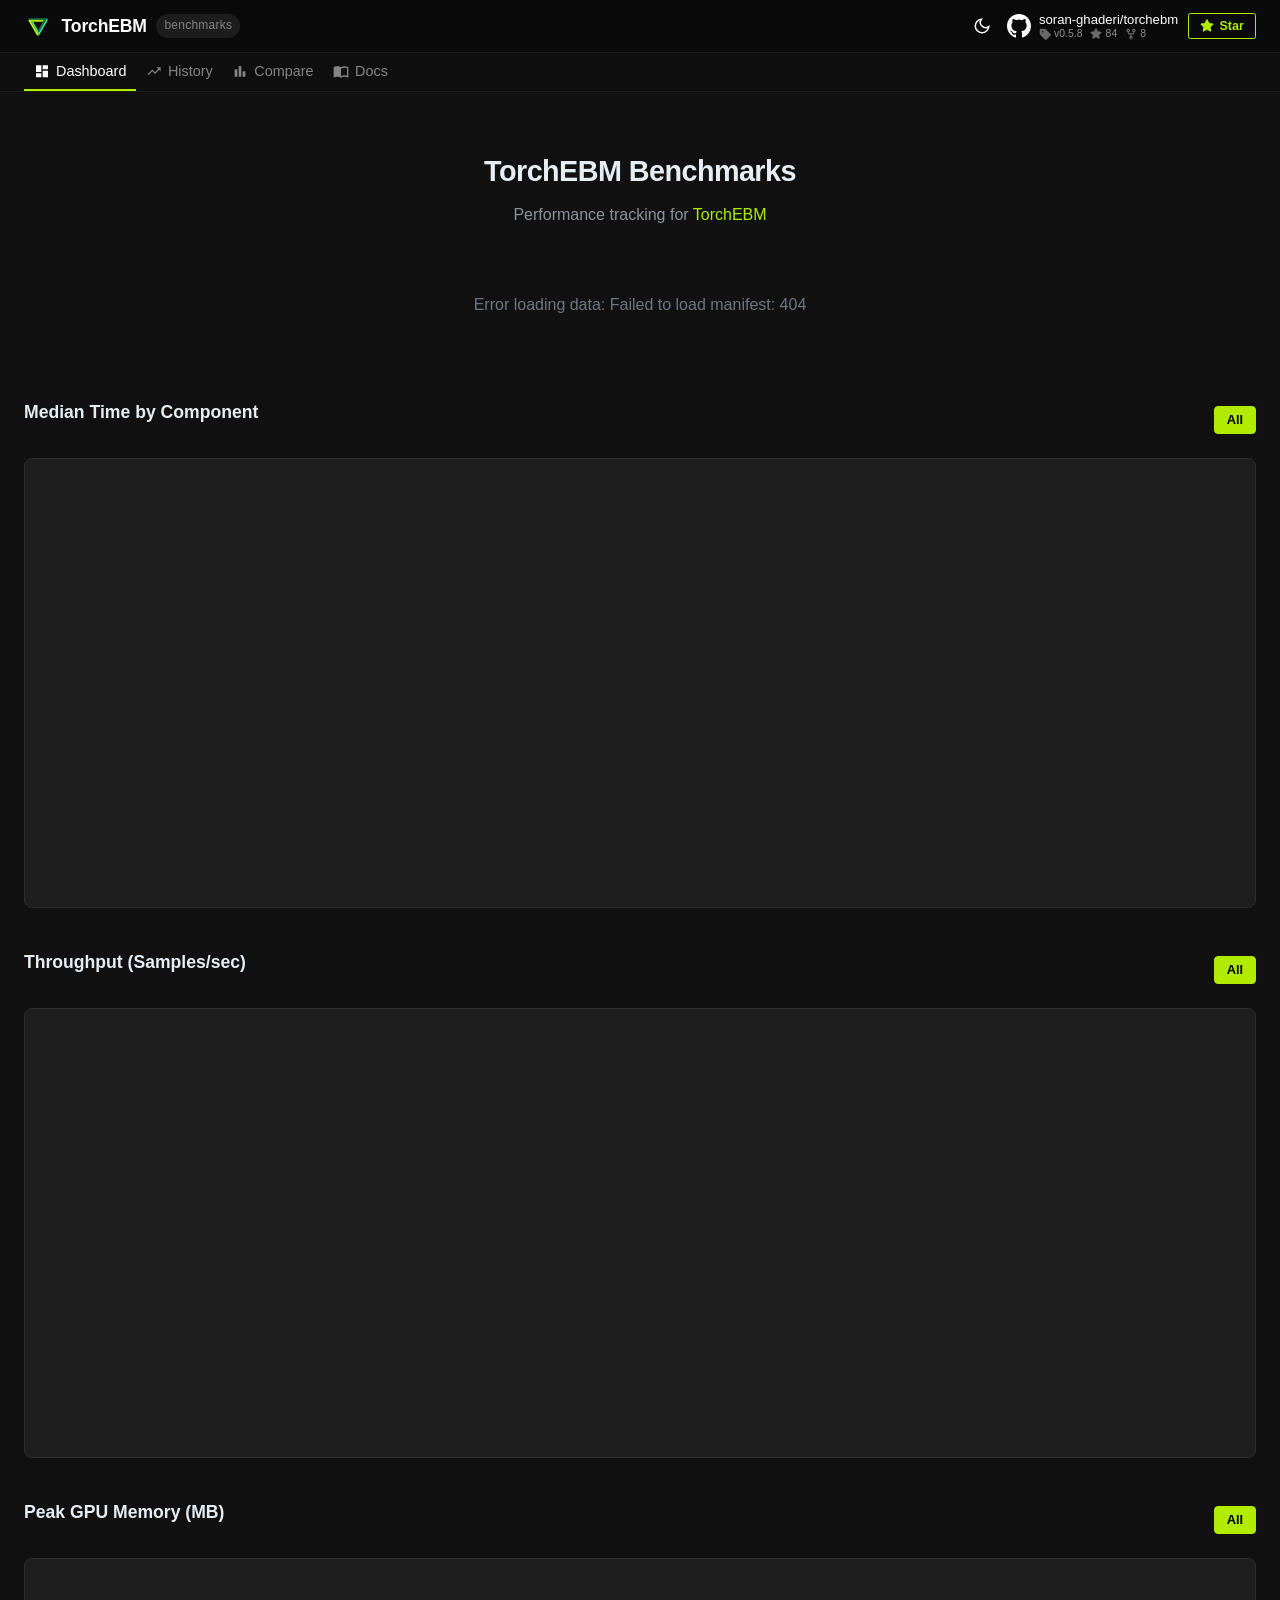
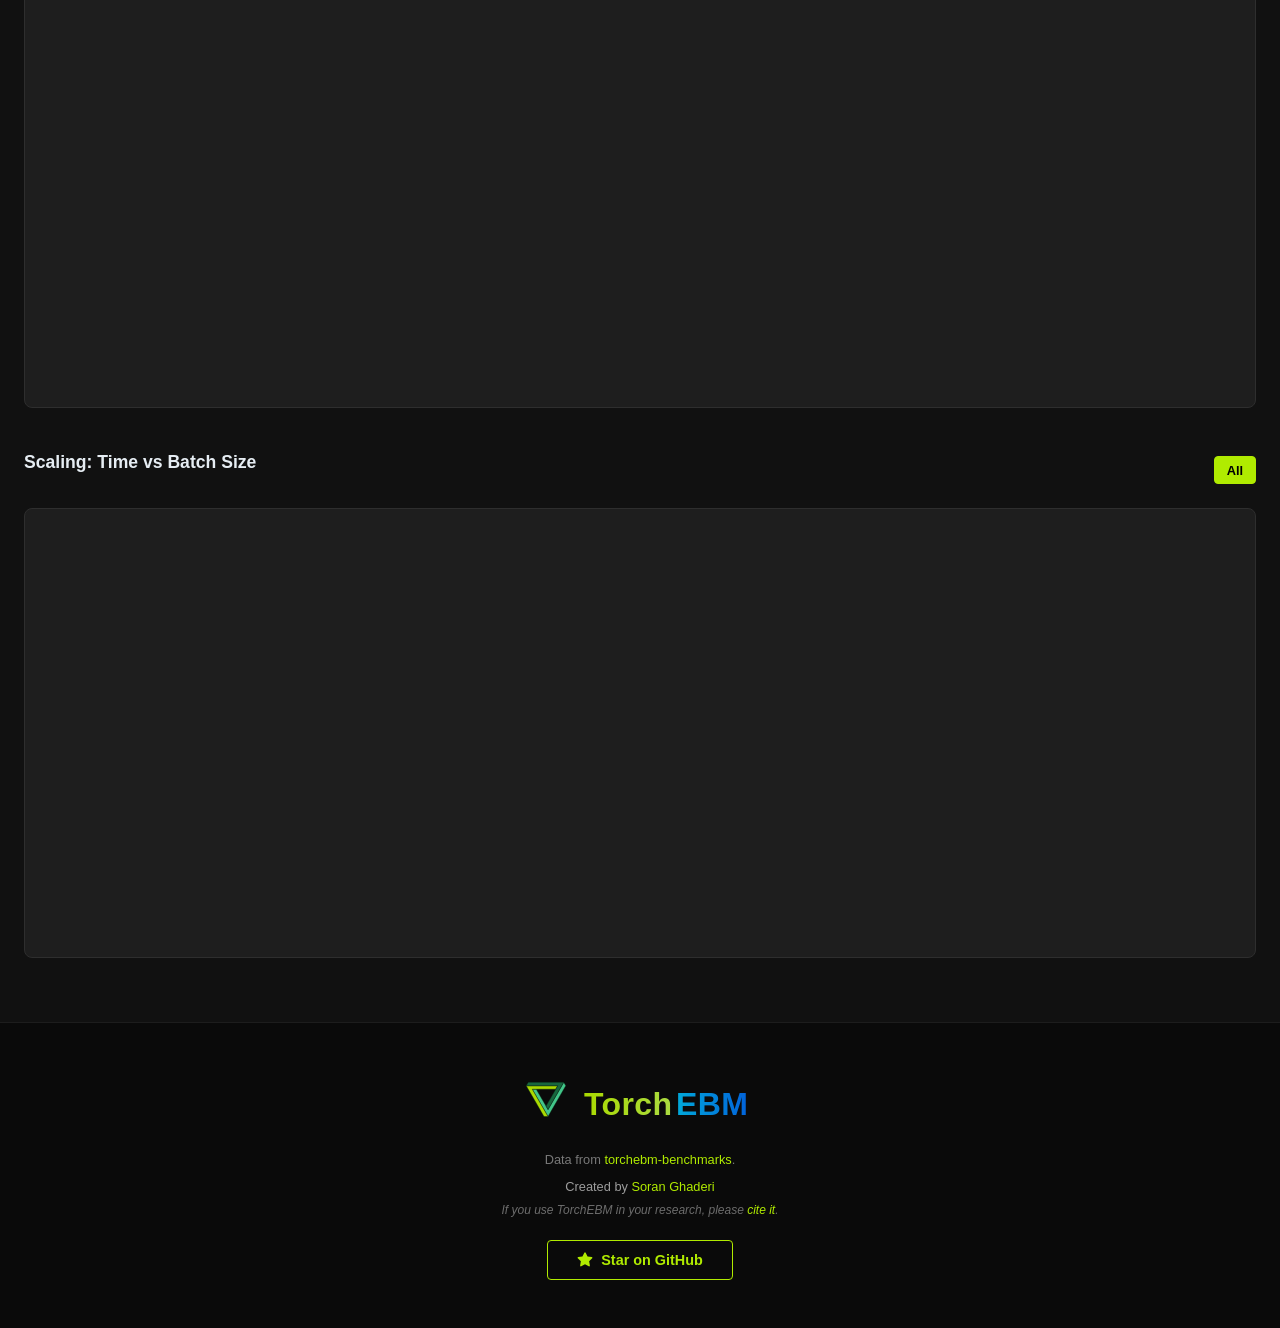
==== commit c02e26fb: "Update links to the latest version of TorchEBM and enhance GitHub section with version, stars, and f" ====
--- a/index.html
+++ b/index.html
@@ -12,7 +12,7 @@
         <div class="header-top">
             <div class="header-top-inner">
                 <div class="nav-brand">
-                    <a href="https://soran-ghaderi.github.io/torchebm/" target="_blank" rel="noopener" class="nav-logo-link">
+                    <a href="https://soran-ghaderi.github.io/torchebm/latest/" target="_blank" rel="noopener" class="nav-logo-link">
                         <img src="assets/penrose_nabla.svg" alt="TorchEBM" class="nav-logo-img">
                     </a>
                     <a href="index.html" class="nav-title">TorchEBM</a>
@@ -24,8 +24,15 @@
                         <svg class="icon-moon" viewBox="0 0 24 24" width="18" height="18" fill="none" stroke="currentColor" stroke-width="2"><path d="M21 12.79A9 9 0 1111.21 3 7 7 0 0021 12.79z"/></svg>
                     </button>
                     <a href="https://github.com/soran-ghaderi/torchebm" class="header-github" target="_blank" rel="noopener">
-                        <svg viewBox="0 0 16 16" width="20" height="20" fill="currentColor"><path d="M8 0C3.58 0 0 3.58 0 8c0 3.54 2.29 6.53 5.47 7.59.4.07.55-.17.55-.38 0-.19-.01-.82-.01-1.49-2.01.37-2.53-.49-2.69-.94-.09-.23-.48-.94-.82-1.13-.28-.15-.68-.52-.01-.53.63-.01 1.08.58 1.23.82.72 1.21 1.87.87 2.33.66.07-.52.28-.87.51-1.07-1.78-.2-3.64-.89-3.64-3.95 0-.87.31-1.59.82-2.15-.08-.2-.36-1.02.08-2.12 0 0 .67-.21 2.2.82.64-.18 1.32-.27 2-.27.68 0 1.36.09 2 .27 1.53-1.04 2.2-.82 2.2-.82.44 1.1.16 1.92.08 2.12.51.56.82 1.27.82 2.15 0 3.07-1.87 3.75-3.65 3.95.29.25.54.73.54 1.48 0 1.07-.01 1.93-.01 2.2 0 .21.15.46.55.38A8.013 8.013 0 0016 8c0-4.42-3.58-8-8-8z"/></svg>
-                        <span class="header-github-text">soran-ghaderi/torchebm</span>
+                        <svg viewBox="0 0 16 16" width="24" height="24" fill="currentColor"><path d="M8 0C3.58 0 0 3.58 0 8c0 3.54 2.29 6.53 5.47 7.59.4.07.55-.17.55-.38 0-.19-.01-.82-.01-1.49-2.01.37-2.53-.49-2.69-.94-.09-.23-.48-.94-.82-1.13-.28-.15-.68-.52-.01-.53.63-.01 1.08.58 1.23.82.72 1.21 1.87.87 2.33.66.07-.52.28-.87.51-1.07-1.78-.2-3.64-.89-3.64-3.95 0-.87.31-1.59.82-2.15-.08-.2-.36-1.02.08-2.12 0 0 .67-.21 2.2.82.64-.18 1.32-.27 2-.27.68 0 1.36.09 2 .27 1.53-1.04 2.2-.82 2.2-.82.44 1.1.16 1.92.08 2.12.51.56.82 1.27.82 2.15 0 3.07-1.87 3.75-3.65 3.95.29.25.54.73.54 1.48 0 1.07-.01 1.93-.01 2.2 0 .21.15.46.55.38A8.013 8.013 0 0016 8c0-4.42-3.58-8-8-8z"/></svg>
+                        <span class="header-github-text">
+                            <span class="header-github-name">soran-ghaderi/torchebm</span>
+                            <span class="header-github-meta">
+                                <span class="gh-stat"><svg viewBox="0 0 16 16" width="12" height="12" fill="currentColor"><path d="M1 7.775V2.75C1 1.784 1.784 1 2.75 1h5.025c.464 0 .91.184 1.238.513l6.25 6.25a1.75 1.75 0 010 2.474l-5.026 5.026a1.75 1.75 0 01-2.474 0l-6.25-6.25A1.752 1.752 0 011 7.775zM6 5a1 1 0 10-2 0 1 1 0 002 0z"/></svg><span id="ghVersion">v0.5.8</span></span>
+                                <span class="gh-stat"><svg viewBox="0 0 16 16" width="12" height="12" fill="currentColor"><path d="M8 .25a.75.75 0 01.673.418l1.882 3.815 4.21.612a.75.75 0 01.416 1.279l-3.046 2.97.719 4.192a.75.75 0 01-1.088.791L8 12.347l-3.766 1.98a.75.75 0 01-1.088-.79l.72-4.194L.818 6.374a.75.75 0 01.416-1.28l4.21-.611L7.327.668A.75.75 0 018 .25z"/></svg><span id="ghStars">84</span></span>
+                                <span class="gh-stat"><svg viewBox="0 0 16 16" width="12" height="12" fill="currentColor"><path d="M5 5.372v.878c0 .414.336.75.75.75h4.5a.75.75 0 00.75-.75v-.878a2.25 2.25 0 111.5 0v.878a2.25 2.25 0 01-2.25 2.25h-1.5v2.128a2.251 2.251 0 11-1.5 0V8.5h-1.5A2.25 2.25 0 013.5 6.25v-.878a2.25 2.25 0 111.5 0zM5 3.25a.75.75 0 10-1.5 0 .75.75 0 001.5 0zm6.75.75a.75.75 0 10 0-1.5.75.75 0 000 1.5zM8 12.75a.75.75 0 10 0 1.5.75.75 0 000-1.5z"/></svg><span id="ghForks">8</span></span>
+                            </span>
+                        </span>
                     </a>
                     <a href="https://github.com/soran-ghaderi/torchebm" class="nav-star" target="_blank" rel="noopener">
                         <svg viewBox="0 0 16 16" width="14" height="14" fill="currentColor"><path d="M8 .25a.75.75 0 01.673.418l1.882 3.815 4.21.612a.75.75 0 01.416 1.279l-3.046 2.97.719 4.192a.75.75 0 01-1.088.791L8 12.347l-3.766 1.98a.75.75 0 01-1.088-.79l.72-4.194L.818 6.374a.75.75 0 01.416-1.28l4.21-.611L7.327.668A.75.75 0 018 .25z"/></svg>
@@ -37,19 +44,19 @@
         <nav class="header-tabs">
             <div class="header-tabs-inner">
                 <a href="index.html" class="tab-link active">
-                    <svg viewBox="0 0 24 24" width="15" height="15" fill="none" stroke="currentColor" stroke-width="2"><rect x="3" y="3" width="7" height="7"/><rect x="14" y="3" width="7" height="7"/><rect x="14" y="14" width="7" height="7"/><rect x="3" y="14" width="7" height="7"/></svg>
+                    <svg viewBox="0 0 24 24" width="16" height="16" fill="currentColor"><path d="M3 13h8V3H3v10zm0 8h8v-6H3v6zm10 0h8V11h-8v10zm0-18v6h8V3h-8z"/></svg>
                     Dashboard
                 </a>
                 <a href="history.html" class="tab-link">
-                    <svg viewBox="0 0 24 24" width="15" height="15" fill="none" stroke="currentColor" stroke-width="2"><polyline points="22 12 18 12 15 21 9 3 6 12 2 12"/></svg>
+                    <svg viewBox="0 0 24 24" width="16" height="16" fill="currentColor"><path d="M16 6l2.29 2.29-4.88 4.88-4-4L2 16.59 3.41 18l6-6 4 4 6.3-6.29L22 12V6z"/></svg>
                     History
                 </a>
                 <a href="compare.html" class="tab-link">
-                    <svg viewBox="0 0 24 24" width="15" height="15" fill="none" stroke="currentColor" stroke-width="2"><line x1="18" y1="20" x2="18" y2="10"/><line x1="12" y1="20" x2="12" y2="4"/><line x1="6" y1="20" x2="6" y2="14"/></svg>
+                    <svg viewBox="0 0 24 24" width="16" height="16" fill="currentColor"><path d="M4 9h4v11H4zm6-5h4v16h-4zm6 8h4v8h-4z"/></svg>
                     Compare
                 </a>
-                <a href="https://soran-ghaderi.github.io/torchebm/" class="tab-link" target="_blank" rel="noopener">
-                    <svg viewBox="0 0 24 24" width="15" height="15" fill="none" stroke="currentColor" stroke-width="2"><path d="M4 19.5A2.5 2.5 0 016.5 17H20"/><path d="M6.5 2H20v20H6.5A2.5 2.5 0 014 19.5v-15A2.5 2.5 0 016.5 2z"/></svg>
+                <a href="https://soran-ghaderi.github.io/torchebm/latest/" class="tab-link" target="_blank" rel="noopener">
+                    <svg viewBox="0 0 24 24" width="16" height="16" fill="currentColor"><path d="M21 5c-1.11-.35-2.33-.5-3.5-.5-1.95 0-4.05.4-5.5 1.5-1.45-1.1-3.55-1.5-5.5-1.5S2.45 4.9 1 6v14.65c0 .25.25.5.5.5.1 0 .15-.05.25-.05C3.1 20.45 5.05 20 6.5 20c1.95 0 4.05.4 5.5 1.5 1.35-.85 3.8-1.5 5.5-1.5 1.65 0 3.35.3 4.75 1.05.1.05.15.05.25.05.25 0 .5-.25.5-.5V6c-.6-.45-1.25-.75-2-1zm0 13.5c-1.1-.35-2.3-.5-3.5-.5-1.7 0-4.15.65-5.5 1.5V8c1.35-.85 3.8-1.5 5.5-1.5 1.2 0 2.4.15 3.5.5v11.5z"/></svg>
                     Docs
                 </a>
             </div>
@@ -113,7 +120,7 @@
 
     <footer class="footer">
         <div class="footer-brand">
-            <a href="https://soran-ghaderi.github.io/torchebm/" target="_blank" rel="noopener">
+            <a href="https://soran-ghaderi.github.io/torchebm/latest/" target="_blank" rel="noopener">
                 <img src="assets/logo_with_text.svg" alt="TorchEBM" class="footer-logo">
             </a>
         </div>
--- a/assets/style.css
+++ b/assets/style.css
@@ -45,9 +45,9 @@
     --bg-card: #ffffff;
     --bg-hover: #f3f4f6;
     --border: #d0d7de;
-    --text-primary: #1f2328;
-    --text-secondary: #656d76;
-    --text-muted: #8c959f;
+    --text-primary: #1a1a1a;
+    --text-secondary: #3d4249;
+    --text-muted: #636c76;
     --accent: #7cb305;
     --accent-hover: #5a8a00;
     --accent-subtle: rgba(124, 179, 5, 0.10);
@@ -71,12 +71,15 @@
 
 body {
     font-family: var(--font-sans);
+    font-weight: 400;
     background: var(--bg-primary);
     color: var(--text-primary);
     line-height: 1.6;
     min-height: 100vh;
     display: flex;
     flex-direction: column;
+    -webkit-font-smoothing: antialiased;
+    -moz-osx-font-smoothing: grayscale;
 }
 
 a { color: var(--accent); text-decoration: none; transition: color var(--transition); }
@@ -88,6 +91,7 @@
     top: 0;
     z-index: 100;
     backdrop-filter: blur(12px);
+    color: #fff;
 }
 
 /* Top row: brand + actions */
@@ -119,14 +123,15 @@
 
 .nav-logo-img {
     display: block;
-    width: 32px;
-    height: 32px;
+    width: 28px;
+    height: 28px;
 }
 
 .nav-title {
     font-weight: 700;
-    font-size: 1.15rem;
+    font-size: 1.1rem;
     color: #fff;
+    letter-spacing: -0.01em;
 }
 
 .nav-version {
@@ -148,16 +153,41 @@
 .header-github {
     display: flex;
     align-items: center;
-    gap: 0.4rem;
-    color: rgba(255,255,255,0.7);
-    font-size: 0.85rem;
+    gap: 0.5rem;
+    color: #fff;
+    font-size: 0.82rem;
     transition: opacity .25s;
+    text-decoration: none;
 }
 
 .header-github:hover { opacity: 0.7; }
 
 .header-github-text {
+    display: flex;
+    flex-direction: column;
+    line-height: 1.2;
+}
+
+.header-github-name {
     font-weight: 500;
+}
+
+.header-github-meta {
+    font-size: 0.65rem;
+    color: rgba(255,255,255,0.55);
+    display: flex;
+    gap: 0.5rem;
+    align-items: center;
+}
+
+.gh-stat {
+    display: inline-flex;
+    align-items: center;
+    gap: 0.2rem;
+}
+
+.gh-stat svg {
+    opacity: 0.7;
 }
 
 .theme-toggle {
@@ -166,7 +196,7 @@
     border-radius: var(--radius-sm);
     padding: 0.4rem;
     cursor: pointer;
-    color: rgba(255,255,255,0.7);
+    color: #fff;
     display: flex;
     align-items: center;
     justify-content: center;
@@ -183,11 +213,11 @@
     display: inline-flex;
     align-items: center;
     gap: 0.35rem;
-    padding: .35em 1em;
+    padding: .3em .9em;
     background: transparent;
-    color: var(--accent);
-    border: .1rem solid var(--accent);
-    border-radius: 0.25rem;
+    color: #b0eb00;
+    border: .1rem solid #b0eb00;
+    border-radius: 0.15rem;
     font-weight: 700;
     font-size: 0.78rem;
     line-height: 1.3;
@@ -196,8 +226,8 @@
 }
 
 .nav-star:hover {
-    background: var(--accent);
-    border-color: var(--accent);
+    background: #b0eb00;
+    border-color: #b0eb00;
     color: #000;
 }
 
@@ -205,6 +235,7 @@
 .header-tabs {
     background: #0f0f0f;
     border-bottom: 1px solid rgba(255,255,255,0.06);
+    color: #fff;
 }
 
 .header-tabs-inner {
@@ -229,9 +260,10 @@
     display: flex;
     align-items: center;
     gap: 0.4rem;
-    padding: 0.65rem 0.6rem;
+    padding: 0 0.6rem;
+    height: 2.4rem;
     color: rgba(255,255,255,0.7);
-    font-size: 0.7rem;
+    font-size: 0.9rem;
     font-weight: 400;
     text-decoration: none;
     border-bottom: 2px solid transparent;
@@ -241,12 +273,12 @@
 }
 
 .tab-link:hover {
-    color: inherit;
+    color: #fff;
     opacity: 1;
 }
 
 .tab-link.active {
-    color: inherit;
+    color: #fff;
     opacity: 1;
     border-bottom-color: var(--accent);
 }
@@ -267,15 +299,16 @@
 }
 
 .hero h1 {
-    font-size: 2rem;
-    font-weight: 800;
+    font-size: 1.8rem;
+    font-weight: 700;
     letter-spacing: -0.02em;
     margin-bottom: 0.5rem;
 }
 
 .hero-sub {
     color: var(--text-secondary);
-    font-size: 1.05rem;
+    font-size: 1rem;
+    font-weight: 400;
 }
 
 /* --- Environment Card --- */
@@ -298,8 +331,8 @@
 
 .env-label {
     display: block;
-    font-size: 0.75rem;
-    font-weight: 600;
+    font-size: 0.7rem;
+    font-weight: 700;
     text-transform: uppercase;
     letter-spacing: 0.05em;
     color: var(--text-muted);
@@ -308,7 +341,7 @@
 
 .env-value {
     font-family: var(--font-mono);
-    font-size: 0.85rem;
+    font-size: 0.8rem;
     color: var(--text-primary);
 }
 
@@ -331,8 +364,8 @@
 .summary-card:hover { border-color: var(--accent); }
 
 .summary-card-title {
-    font-size: 0.8rem;
-    font-weight: 600;
+    font-size: 0.7rem;
+    font-weight: 700;
     text-transform: uppercase;
     letter-spacing: 0.04em;
     color: var(--text-muted);
@@ -340,14 +373,14 @@
 }
 
 .summary-card-value {
-    font-size: 1.6rem;
+    font-size: 1.5rem;
     font-weight: 700;
     font-family: var(--font-mono);
     color: var(--text-primary);
 }
 
 .summary-card-detail {
-    font-size: 0.8rem;
+    font-size: 0.78rem;
     color: var(--text-secondary);
     margin-top: 0.25rem;
 }
@@ -372,7 +405,7 @@
 }
 
 .chart-section h2 {
-    font-size: 1.2rem;
+    font-size: 1.1rem;
     font-weight: 700;
     margin-bottom: 1rem;
 }
@@ -535,14 +568,23 @@
     gap: 1rem;
 }
 
-/* --- Footer --- */
+/* --- Footer (always dark for logo readability) --- */
 .footer {
     text-align: center;
     padding: 2.5rem 1.5rem;
-    border-top: 1px solid var(--border);
-    color: var(--text-muted);
+    background: #0a0a0a;
+    border-top: 1px solid rgba(255,255,255,0.08);
+    color: rgba(255,255,255,0.45);
     font-size: 0.8rem;
     margin-top: auto;
+}
+
+.footer a {
+    color: #b0eb00;
+}
+
+.footer a:hover {
+    color: #c8f530;
 }
 
 .footer-brand {
@@ -571,8 +613,8 @@
     gap: 0.5rem;
     padding: .625em 2em;
     background: transparent;
-    color: var(--accent);
-    border: .1rem solid var(--accent);
+    color: #b0eb00;
+    border: .1rem solid #b0eb00;
     border-radius: 0.25rem;
     font-weight: 700;
     font-size: 0.9rem;
@@ -582,8 +624,8 @@
 }
 
 .btn-star:hover {
-    background: var(--accent);
-    border-color: var(--accent);
+    background: #b0eb00;
+    border-color: #b0eb00;
     color: #000;
 }
 
@@ -594,13 +636,13 @@
 .footer-credit {
     margin-top: 0.4rem;
     font-size: 0.8rem;
-    color: var(--text-secondary);
+    color: rgba(255,255,255,0.6);
 }
 
 .footer-cite {
     margin-top: 0.25rem;
     font-size: 0.75rem;
-    color: var(--text-muted);
+    color: rgba(255,255,255,0.4);
     font-style: italic;
 }
 
@@ -610,7 +652,7 @@
     .header-tabs-inner { padding: 0 0.5rem; }
     .nav-title { font-size: 0.95rem; }
     .header-github-text { display: none; }
-    .tab-link { padding: 0.5rem 0.6rem; font-size: 0.8rem; }
+    .tab-link { padding: 0 0.4rem; height: 2rem; font-size: 0.8rem; }
     .hero h1 { font-size: 1.5rem; }
     .container { padding: 1rem; }
     .env-grid { gap: 1rem; }
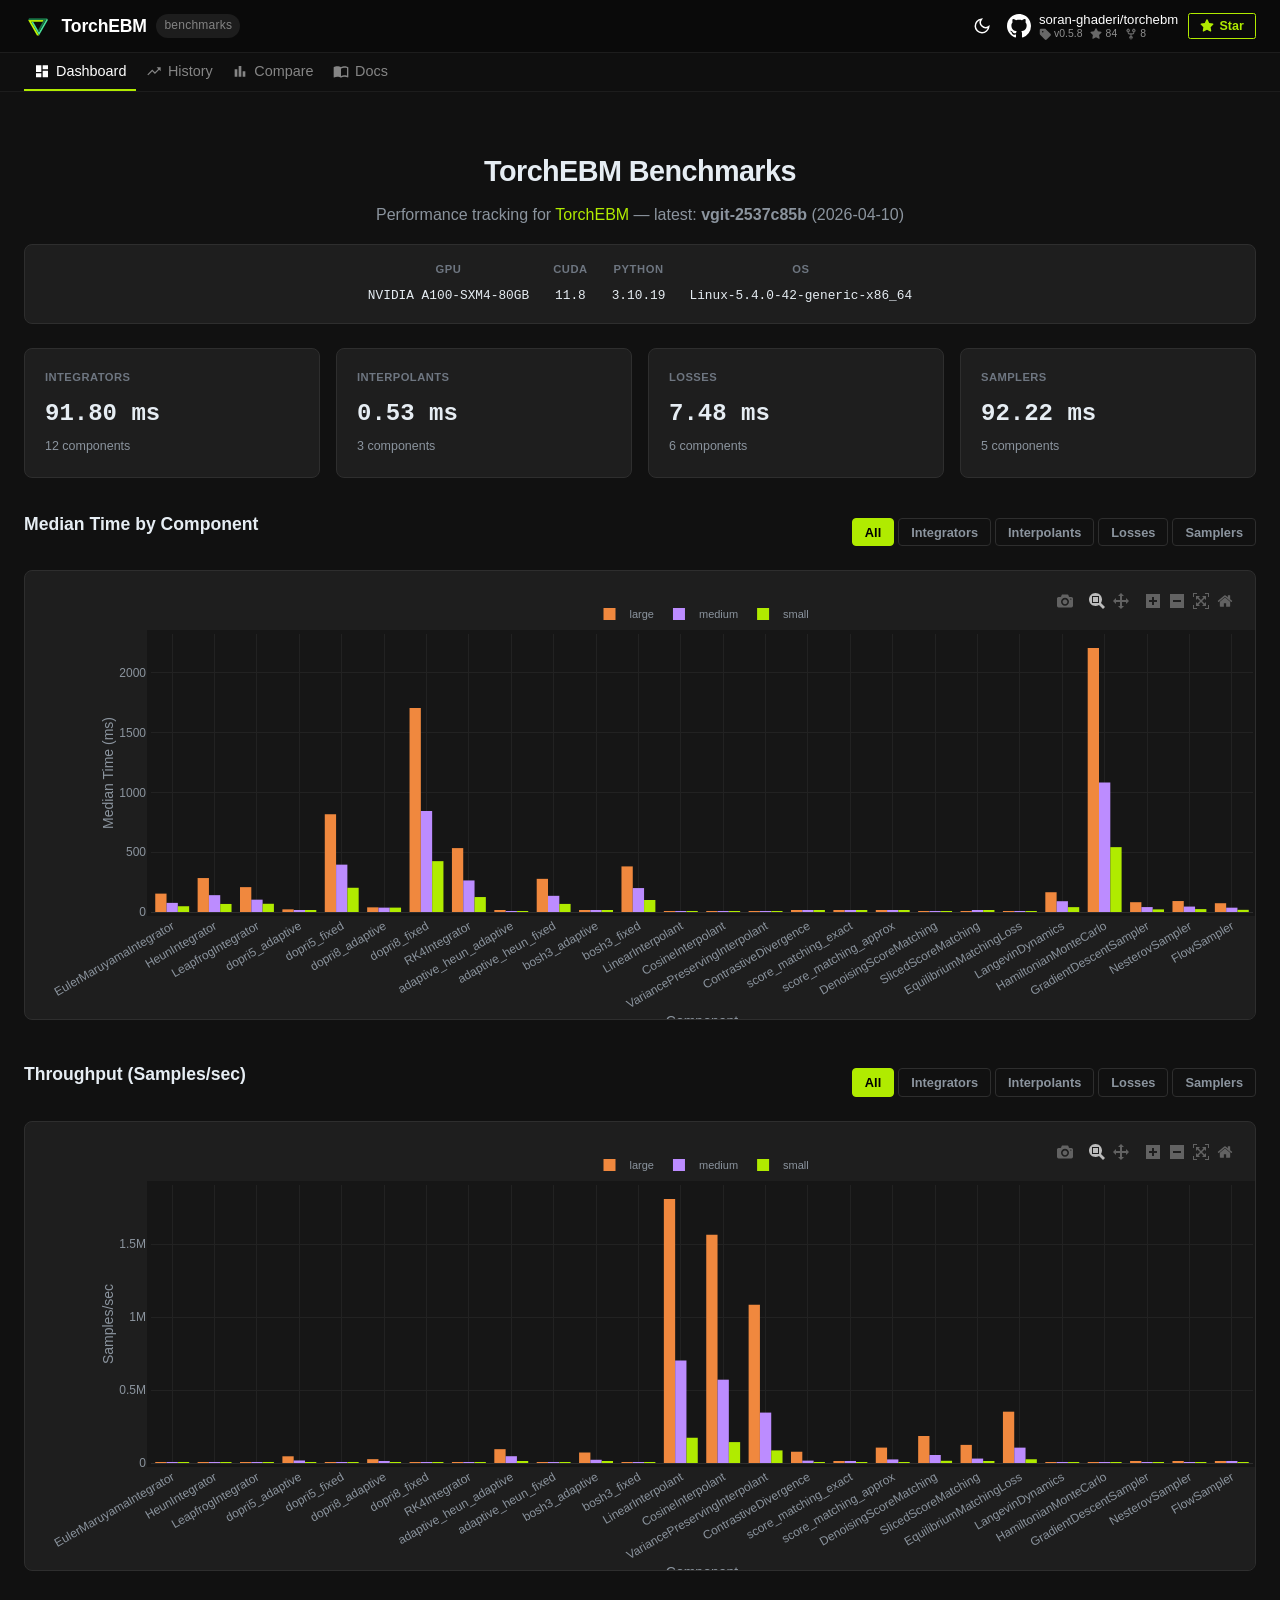
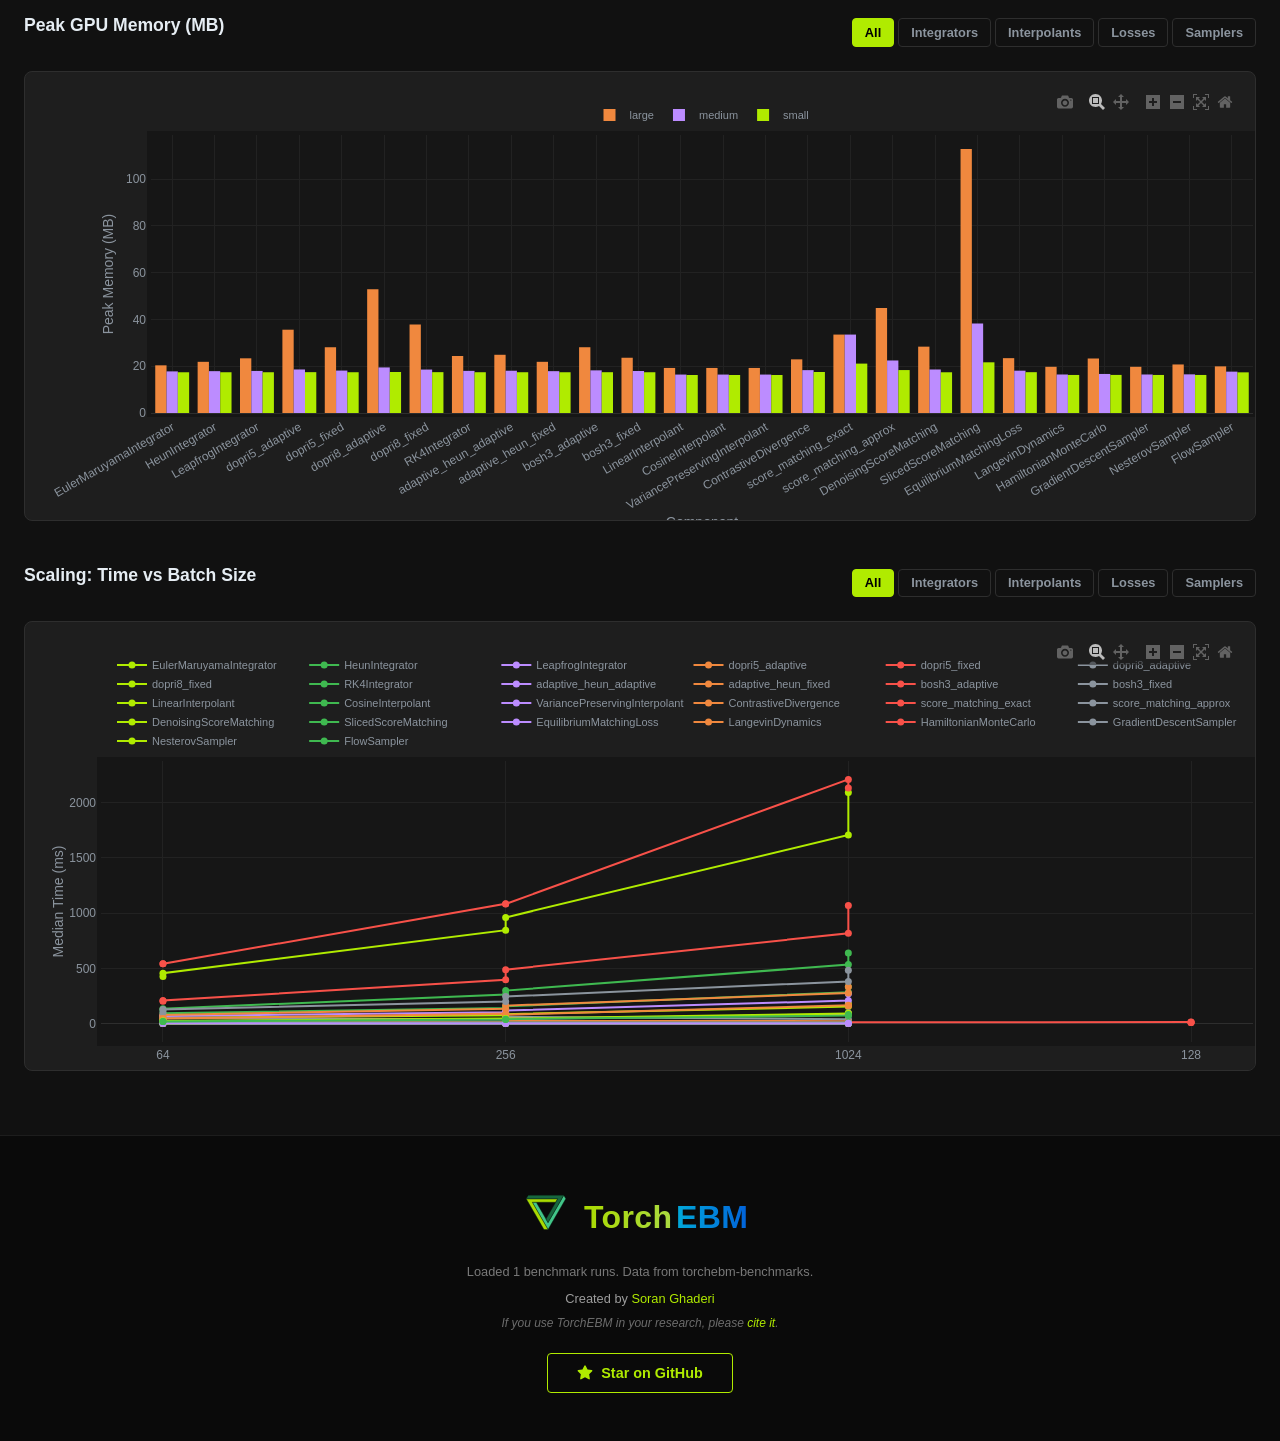
==== commit 2a0ea41a: "feat: add README, update HTML metadata, and implement sitemap for improved SEO and usability" ====
--- a/index.html
+++ b/index.html
@@ -3,7 +3,57 @@
 <head>
     <meta charset="UTF-8">
     <meta name="viewport" content="width=device-width, initial-scale=1.0">
-    <title>Dashboard — TorchEBM Benchmarks</title>
+    <title>TorchEBM Benchmarks — Performance Dashboard for Energy-Based Models</title>
+    <meta name="description" content="Interactive performance benchmarks for TorchEBM, a PyTorch library for Energy-Based Models. Track median time, throughput, GPU memory, and scaling across integrators, samplers, losses, and more.">
+    <meta name="keywords" content="TorchEBM, benchmarks, energy-based models, PyTorch, performance, GPU, CUDA, machine learning, deep learning, sampling, MCMC, Langevin dynamics">
+    <meta name="author" content="Soran Ghaderi">
+    <meta name="robots" content="index, follow">
+    <link rel="canonical" href="https://soran-ghaderi.github.io/torchebm-benchmarks/">
+    <link rel="icon" type="image/svg+xml" href="assets/penrose_nabla.svg">
+
+    <!-- Open Graph -->
+    <meta property="og:type" content="website">
+    <meta property="og:title" content="TorchEBM Benchmarks — Performance Dashboard">
+    <meta property="og:description" content="Interactive performance benchmarks for TorchEBM. Track timing, throughput, GPU memory, and scaling across modules and devices.">
+    <meta property="og:url" content="https://soran-ghaderi.github.io/torchebm-benchmarks/">
+    <meta property="og:site_name" content="TorchEBM Benchmarks">
+    <meta property="og:image" content="https://soran-ghaderi.github.io/torchebm-benchmarks/assets/og-image.png">
+    <meta property="og:image:width" content="1200">
+    <meta property="og:image:height" content="630">
+    <meta property="og:image:alt" content="TorchEBM Benchmarks Dashboard">
+
+    <!-- Twitter Card -->
+    <meta name="twitter:card" content="summary_large_image">
+    <meta name="twitter:title" content="TorchEBM Benchmarks — Performance Dashboard">
+    <meta name="twitter:description" content="Interactive performance benchmarks for TorchEBM. Track timing, throughput, GPU memory, and scaling across modules and devices.">
+    <meta name="twitter:image" content="https://soran-ghaderi.github.io/torchebm-benchmarks/assets/og-image.png">
+    <meta name="twitter:image:alt" content="TorchEBM Benchmarks Dashboard">
+
+    <!-- Structured Data -->
+    <script type="application/ld+json">
+    {
+        "@context": "https://schema.org",
+        "@type": "WebApplication",
+        "name": "TorchEBM Benchmarks",
+        "description": "Interactive performance benchmarks dashboard for TorchEBM, a PyTorch library for Energy-Based Models.",
+        "url": "https://soran-ghaderi.github.io/torchebm-benchmarks/",
+        "applicationCategory": "DeveloperApplication",
+        "operatingSystem": "Any",
+        "author": {
+            "@type": "Person",
+            "name": "Soran Ghaderi",
+            "url": "https://github.com/soran-ghaderi"
+        },
+        "isPartOf": {
+            "@type": "SoftwareSourceCode",
+            "name": "TorchEBM",
+            "url": "https://github.com/soran-ghaderi/torchebm",
+            "programmingLanguage": "Python",
+            "runtimePlatform": "PyTorch"
+        }
+    }
+    </script>
+
     <link rel="stylesheet" href="assets/style.css">
     <script src="https://cdn.plot.ly/plotly-2.35.2.min.js" charset="utf-8"></script>
 </head>
@@ -43,7 +93,7 @@
         </div>
         <nav class="header-tabs">
             <div class="header-tabs-inner">
-                <a href="index.html" class="tab-link active">
+                <a href="index.html" class="tab-link active" aria-current="page">
                     <svg viewBox="0 0 24 24" width="16" height="16" fill="currentColor"><path d="M3 13h8V3H3v10zm0 8h8v-6H3v6zm10 0h8V11h-8v10zm0-18v6h8V3h-8z"/></svg>
                     Dashboard
                 </a>
@@ -135,6 +185,7 @@
         </div>
     </footer>
 
+    <noscript><p style="text-align:center;padding:2rem;">This dashboard requires JavaScript to load and display benchmark data.</p></noscript>
     <script src="assets/app.js"></script>
 </body>
 </html>
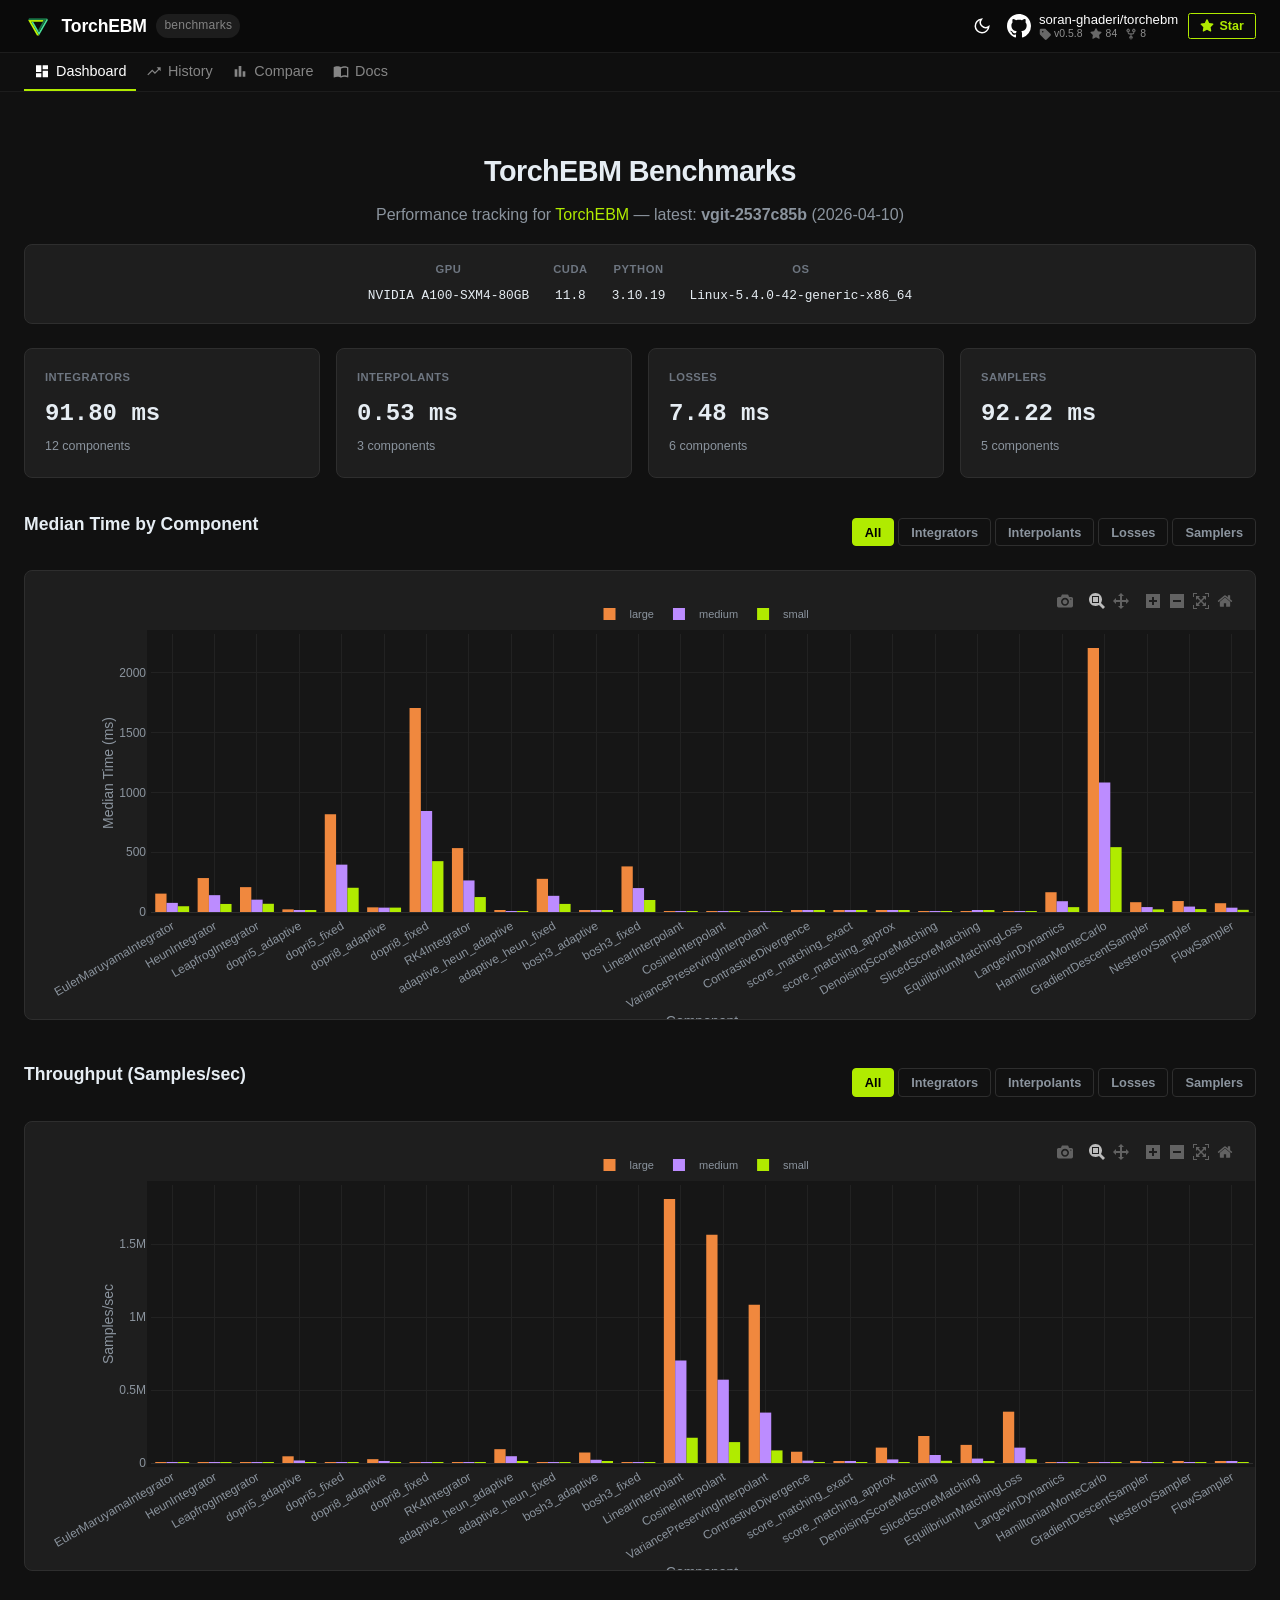
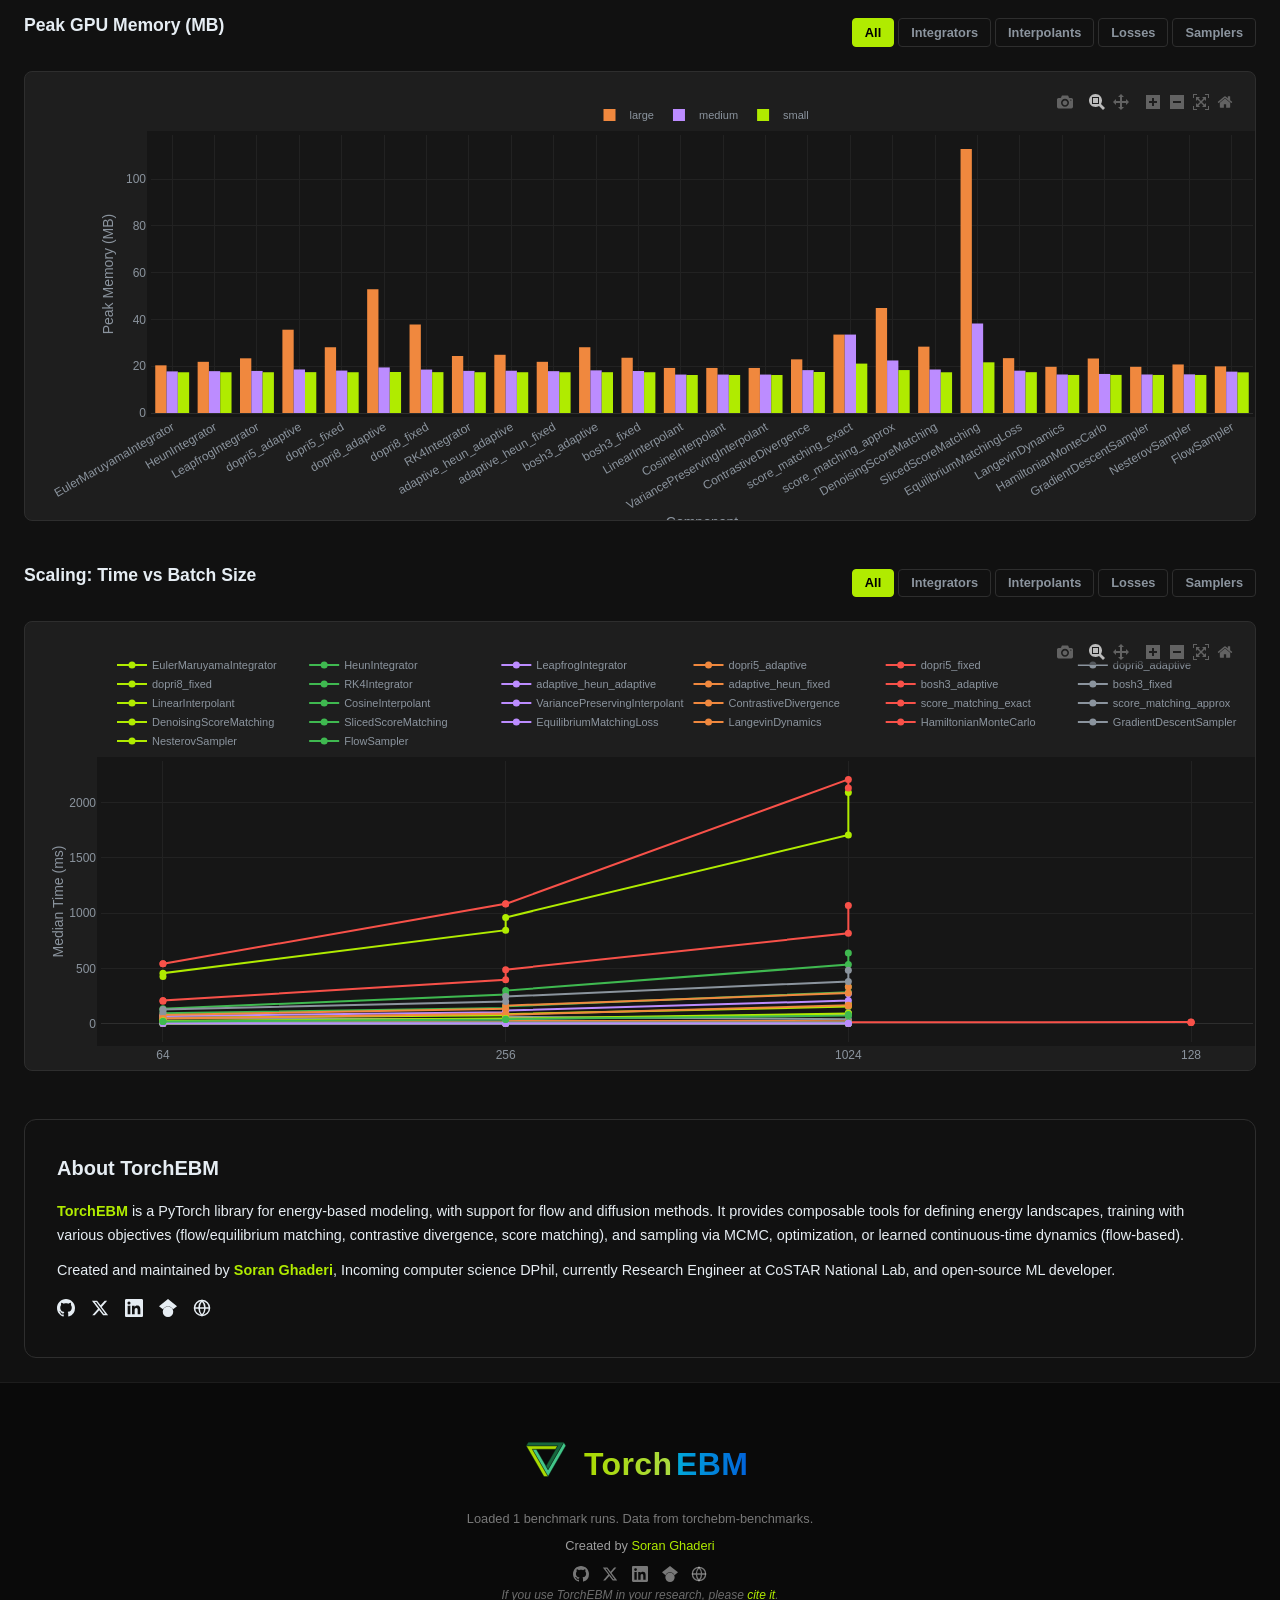
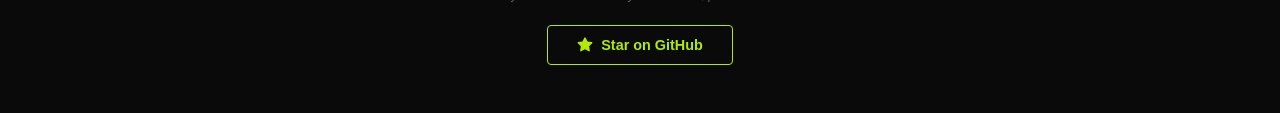
==== commit 9dbca4e6: "docs: add About section with author details and social links to index, history, and compare pages" ====
--- a/index.html
+++ b/index.html
@@ -10,6 +10,9 @@
     <meta name="robots" content="index, follow">
     <link rel="canonical" href="https://soran-ghaderi.github.io/torchebm-benchmarks/">
     <link rel="icon" type="image/svg+xml" href="assets/penrose_nabla.svg">
+    <link rel="icon" type="image/png" sizes="32x32" href="assets/favicon-32.png">
+    <link rel="icon" type="image/png" sizes="16x16" href="assets/favicon-16.png">
+    <link rel="shortcut icon" href="assets/favicon.ico">
 
     <!-- Open Graph -->
     <meta property="og:type" content="website">
@@ -166,6 +169,41 @@
             </div>
             <div class="chart-container" id="chartScaling"></div>
         </section>
+
+        <section class="about-section">
+            <h2>About TorchEBM</h2>
+            <div class="about-content">
+                <p>
+                    <a href="https://github.com/soran-ghaderi/torchebm" target="_blank" rel="noopener"><strong>TorchEBM</strong></a>
+                    is a PyTorch library for energy-based modeling, with support for flow and diffusion methods.
+                    It provides composable tools for defining energy landscapes, training with various objectives
+                    (flow/equilibrium matching, contrastive divergence, score matching), and sampling via MCMC, optimization, or learned
+                    continuous-time dynamics (flow-based).
+                </p>
+                <p class="about-author">
+                    Created and maintained by
+                    <a href="https://soran-ghaderi.github.io/" target="_blank" rel="noopener"><strong>Soran Ghaderi</strong></a>, 
+                    Incoming computer science DPhil, currently Research Engineer at CoSTAR National Lab, and open-source ML developer.
+                </p>
+                <div class="about-links">
+                    <a href="https://github.com/soran-ghaderi" target="_blank" rel="noopener" aria-label="GitHub" title="GitHub">
+                        <svg viewBox="0 0 16 16" width="18" height="18" fill="currentColor"><path d="M8 0C3.58 0 0 3.58 0 8c0 3.54 2.29 6.53 5.47 7.59.4.07.55-.17.55-.38 0-.19-.01-.82-.01-1.49-2.01.37-2.53-.49-2.69-.94-.09-.23-.48-.94-.82-1.13-.28-.15-.68-.52-.01-.53.63-.01 1.08.58 1.23.82.72 1.21 1.87.87 2.33.66.07-.52.28-.87.51-1.07-1.78-.2-3.64-.89-3.64-3.95 0-.87.31-1.59.82-2.15-.08-.2-.36-1.02.08-2.12 0 0 .67-.21 2.2.82.64-.18 1.32-.27 2-.27.68 0 1.36.09 2 .27 1.53-1.04 2.2-.82 2.2-.82.44 1.1.16 1.92.08 2.12.51.56.82 1.27.82 2.15 0 3.07-1.87 3.75-3.65 3.95.29.25.54.73.54 1.48 0 1.07-.01 1.93-.01 2.2 0 .21.15.46.55.38A8.013 8.013 0 0016 8c0-4.42-3.58-8-8-8z"/></svg>
+                    </a>
+                    <a href="https://twitter.com/soranghadri" target="_blank" rel="noopener" aria-label="X (Twitter)" title="X (Twitter)">
+                        <svg viewBox="0 0 24 24" width="18" height="18" fill="currentColor"><path d="M18.244 2.25h3.308l-7.227 8.26 8.502 11.24H16.17l-5.214-6.817L4.99 21.75H1.68l7.73-8.835L1.254 2.25H8.08l4.713 6.231zm-1.161 17.52h1.833L7.084 4.126H5.117z"/></svg>
+                    </a>
+                    <a href="https://www.linkedin.com/in/soran-ghaderi/" target="_blank" rel="noopener" aria-label="LinkedIn" title="LinkedIn">
+                        <svg viewBox="0 0 24 24" width="18" height="18" fill="currentColor"><path d="M20.447 20.452h-3.554v-5.569c0-1.328-.027-3.037-1.852-3.037-1.853 0-2.136 1.445-2.136 2.939v5.667H9.351V9h3.414v1.561h.046c.477-.9 1.637-1.85 3.37-1.85 3.601 0 4.267 2.37 4.267 5.455v6.286zM5.337 7.433a2.062 2.062 0 01-2.063-2.065 2.064 2.064 0 112.063 2.065zm1.782 13.019H3.555V9h3.564v11.452zM22.225 0H1.771C.792 0 0 .774 0 1.729v20.542C0 23.227.792 24 1.771 24h20.451C23.2 24 24 23.227 24 22.271V1.729C24 .774 23.2 0 22.222 0h.003z"/></svg>
+                    </a>
+                    <a href="https://scholar.google.com/citations?user=-2N2iKcAAAAJ&hl=en" target="_blank" rel="noopener" aria-label="Google Scholar" title="Google Scholar">
+                        <svg viewBox="0 0 24 24" width="18" height="18" fill="currentColor"><path d="M5.242 13.769L0 9.5 12 0l12 9.5-5.242 4.269C17.548 11.249 14.978 9.5 12 9.5c-2.977 0-5.548 1.748-6.758 4.269zM12 10a7 7 0 1 0 0 14 7 7 0 0 0 0-14z"/></svg>
+                    </a>
+                    <a href="https://soran-ghaderi.github.io/" target="_blank" rel="noopener" aria-label="Personal website" title="Personal website">
+                        <svg viewBox="0 0 24 24" width="18" height="18" fill="none" stroke="currentColor" stroke-width="2"><circle cx="12" cy="12" r="10"/><path d="M2 12h20M12 2a15.3 15.3 0 014 10 15.3 15.3 0 01-4 10 15.3 15.3 0 01-4-10 15.3 15.3 0 014-10z"/></svg>
+                    </a>
+                </div>
+            </div>
+        </section>
     </main>
 
     <footer class="footer">
@@ -175,7 +213,14 @@
             </a>
         </div>
         <p id="footerText">Data from <a href="https://github.com/soran-ghaderi/torchebm-benchmarks">torchebm-benchmarks</a>.</p>
-        <p class="footer-credit">Created by <a href="https://github.com/soran-ghaderi" target="_blank" rel="noopener">Soran Ghaderi</a></p>
+        <p class="footer-credit">Created by <a href="https://soran-ghaderi.github.io/" target="_blank" rel="noopener">Soran Ghaderi</a></p>
+        <div class="footer-social">
+            <a href="https://github.com/soran-ghaderi" target="_blank" rel="noopener" aria-label="GitHub" title="GitHub"><svg viewBox="0 0 16 16" width="16" height="16" fill="currentColor"><path d="M8 0C3.58 0 0 3.58 0 8c0 3.54 2.29 6.53 5.47 7.59.4.07.55-.17.55-.38 0-.19-.01-.82-.01-1.49-2.01.37-2.53-.49-2.69-.94-.09-.23-.48-.94-.82-1.13-.28-.15-.68-.52-.01-.53.63-.01 1.08.58 1.23.82.72 1.21 1.87.87 2.33.66.07-.52.28-.87.51-1.07-1.78-.2-3.64-.89-3.64-3.95 0-.87.31-1.59.82-2.15-.08-.2-.36-1.02.08-2.12 0 0 .67-.21 2.2.82.64-.18 1.32-.27 2-.27.68 0 1.36.09 2 .27 1.53-1.04 2.2-.82 2.2-.82.44 1.1.16 1.92.08 2.12.51.56.82 1.27.82 2.15 0 3.07-1.87 3.75-3.65 3.95.29.25.54.73.54 1.48 0 1.07-.01 1.93-.01 2.2 0 .21.15.46.55.38A8.013 8.013 0 0016 8c0-4.42-3.58-8-8-8z"/></svg></a>
+            <a href="https://twitter.com/soranghadri" target="_blank" rel="noopener" aria-label="X (Twitter)" title="X (Twitter)"><svg viewBox="0 0 24 24" width="16" height="16" fill="currentColor"><path d="M18.244 2.25h3.308l-7.227 8.26 8.502 11.24H16.17l-5.214-6.817L4.99 21.75H1.68l7.73-8.835L1.254 2.25H8.08l4.713 6.231zm-1.161 17.52h1.833L7.084 4.126H5.117z"/></svg></a>
+            <a href="https://www.linkedin.com/in/soran-ghaderi/" target="_blank" rel="noopener" aria-label="LinkedIn" title="LinkedIn"><svg viewBox="0 0 24 24" width="16" height="16" fill="currentColor"><path d="M20.447 20.452h-3.554v-5.569c0-1.328-.027-3.037-1.852-3.037-1.853 0-2.136 1.445-2.136 2.939v5.667H9.351V9h3.414v1.561h.046c.477-.9 1.637-1.85 3.37-1.85 3.601 0 4.267 2.37 4.267 5.455v6.286zM5.337 7.433a2.062 2.062 0 01-2.063-2.065 2.064 2.064 0 112.063 2.065zm1.782 13.019H3.555V9h3.564v11.452zM22.225 0H1.771C.792 0 0 .774 0 1.729v20.542C0 23.227.792 24 1.771 24h20.451C23.2 24 24 23.227 24 22.271V1.729C24 .774 23.2 0 22.222 0h.003z"/></svg></a>
+            <a href="https://scholar.google.com/citations?user=-2N2iKcAAAAJ&amp;hl=en" target="_blank" rel="noopener" aria-label="Google Scholar" title="Google Scholar"><svg viewBox="0 0 24 24" width="16" height="16" fill="currentColor"><path d="M5.242 13.769L0 9.5 12 0l12 9.5-5.242 4.269C17.548 11.249 14.978 9.5 12 9.5c-2.977 0-5.548 1.748-6.758 4.269zM12 10a7 7 0 1 0 0 14 7 7 0 0 0 0-14z"/></svg></a>
+            <a href="https://soran-ghaderi.github.io/" target="_blank" rel="noopener" aria-label="Website" title="Website"><svg viewBox="0 0 24 24" width="16" height="16" fill="none" stroke="currentColor" stroke-width="2"><circle cx="12" cy="12" r="10"/><path d="M2 12h20M12 2a15.3 15.3 0 014 10 15.3 15.3 0 01-4 10 15.3 15.3 0 01-4-10 15.3 15.3 0 014-10z"/></svg></a>
+        </div>
         <p class="footer-cite">If you use TorchEBM in your research, please <a href="https://github.com/soran-ghaderi/torchebm#citation" target="_blank" rel="noopener">cite it</a>.</p>
         <div class="footer-star">
             <a href="https://github.com/soran-ghaderi/torchebm" class="btn-star" target="_blank" rel="noopener">
--- a/assets/style.css
+++ b/assets/style.css
@@ -568,6 +568,56 @@
     gap: 1rem;
 }
 
+/* --- About section (index.html) --- */
+.about-section {
+    margin-top: 3rem;
+    padding: 2rem;
+    border-radius: 0.75rem;
+    background: var(--card-bg);
+    border: 1px solid var(--border);
+}
+
+.about-section h2 {
+    font-size: 1.25rem;
+    margin-bottom: 1rem;
+    color: var(--text);
+}
+
+.about-content p {
+    font-size: 0.9rem;
+    line-height: 1.65;
+    color: var(--muted);
+    margin-bottom: 0.75rem;
+}
+
+.about-content a {
+    color: var(--accent);
+    text-decoration: none;
+}
+
+.about-content a:hover {
+    text-decoration: underline;
+}
+
+.about-author {
+    color: var(--text) !important;
+}
+
+.about-links {
+    display: flex;
+    gap: 1rem;
+    margin-top: 1rem;
+}
+
+.about-links a {
+    color: var(--muted);
+    transition: color var(--transition);
+}
+
+.about-links a:hover {
+    color: var(--accent);
+}
+
 /* --- Footer (always dark for logo readability) --- */
 .footer {
     text-align: center;
@@ -637,6 +687,23 @@
     margin-top: 0.4rem;
     font-size: 0.8rem;
     color: rgba(255,255,255,0.6);
+}
+
+.footer-social {
+    display: flex;
+    justify-content: center;
+    gap: 0.85rem;
+    margin-top: 0.6rem;
+}
+
+.footer-social a {
+    color: rgba(255,255,255,0.45);
+    transition: color 150ms;
+    display: inline-flex;
+}
+
+.footer-social a:hover {
+    color: #b0eb00;
 }
 
 .footer-cite {
